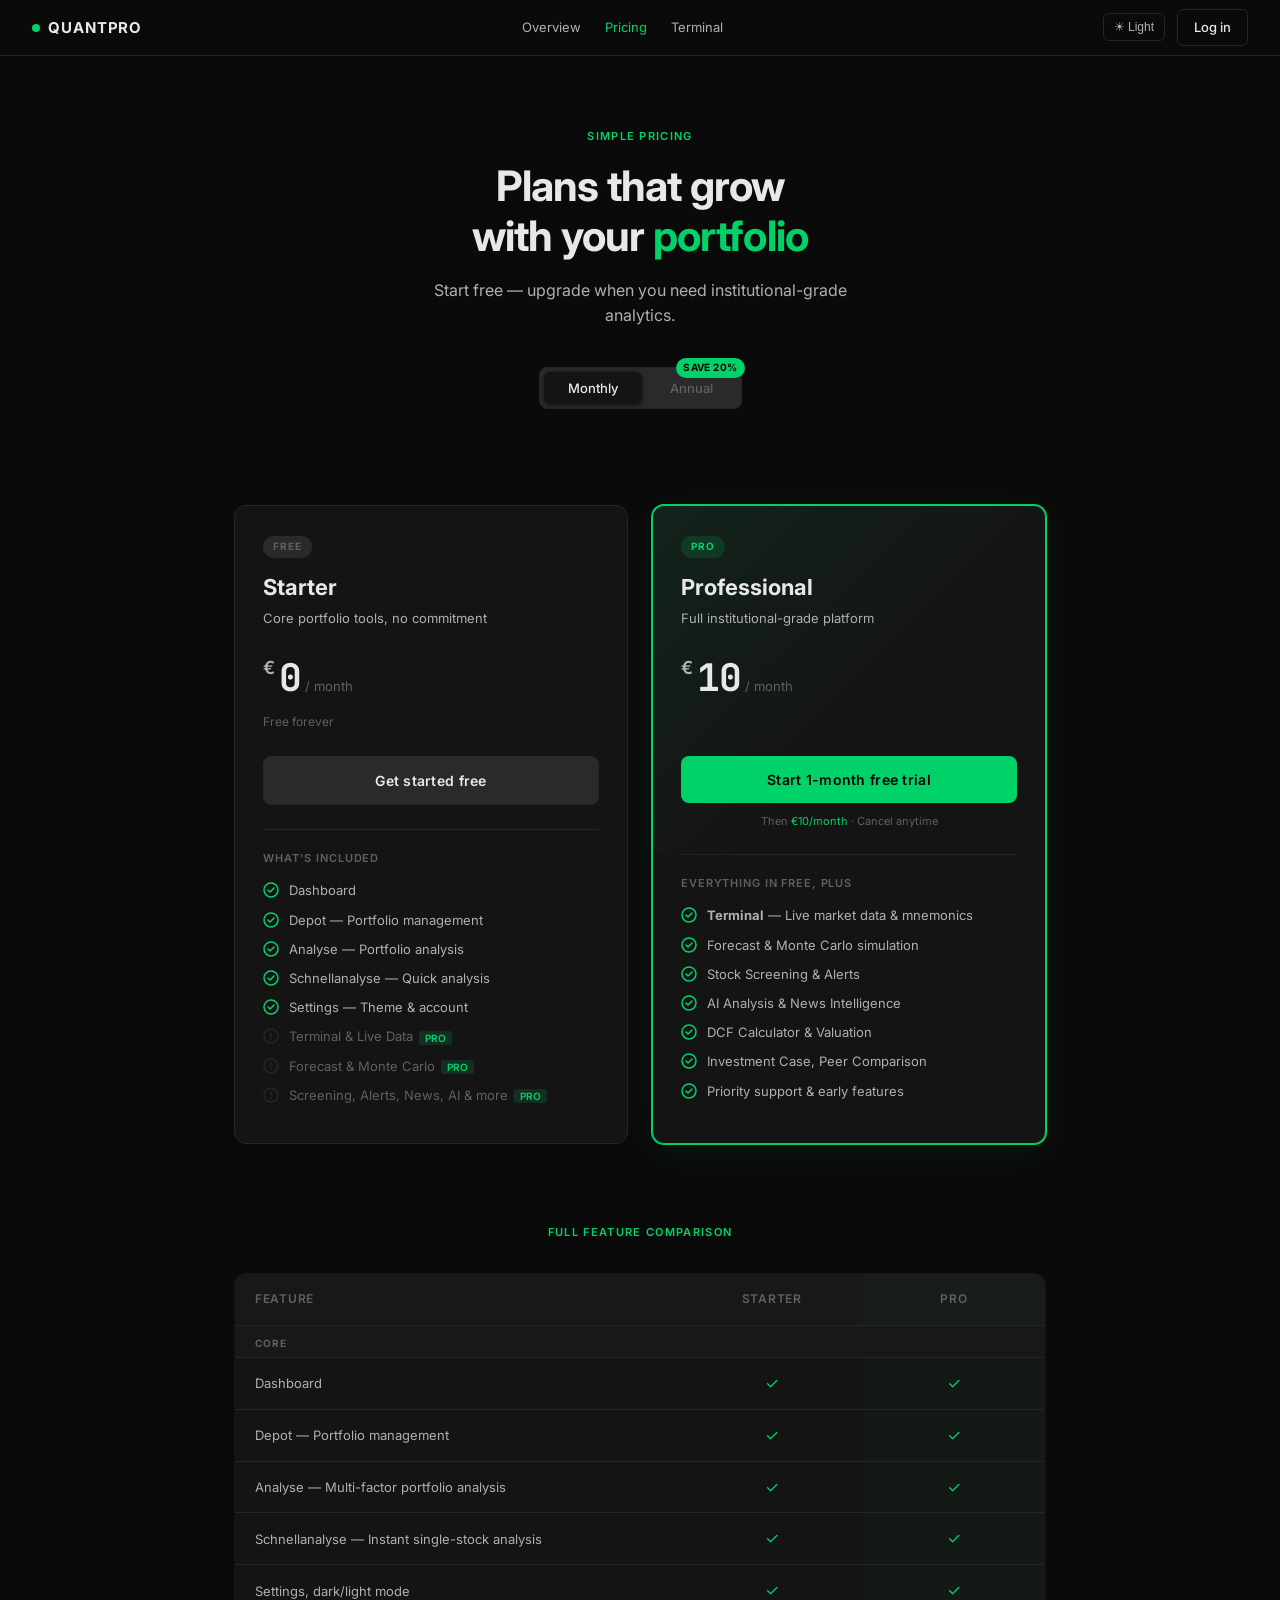
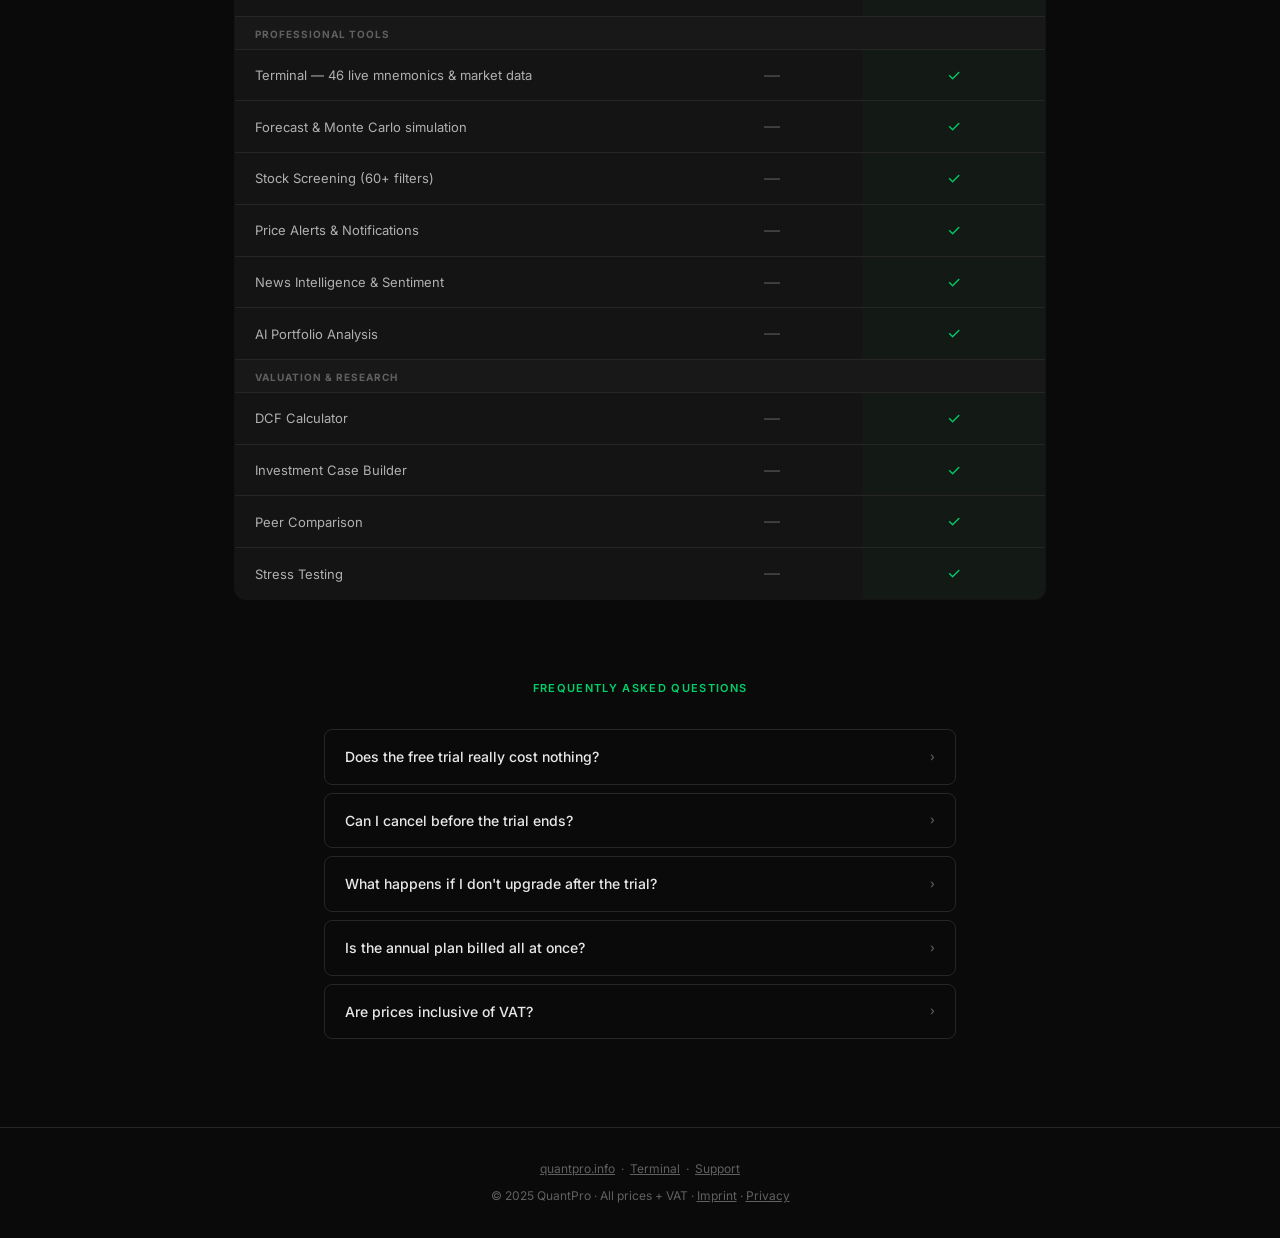
==== index.html @ afe54dd4 "Rename store_index.html to index.html" ====
<!DOCTYPE html>
<html lang="en">
<head>
<meta charset="UTF-8">
<meta name="viewport" content="width=device-width,initial-scale=1">
<title>QuantPro — Plans & Pricing</title>
<link href="https://fonts.googleapis.com/css2?family=Inter:wght@300;400;500;600;700&family=JetBrains+Mono:wght@400;500;600&display=swap" rel="stylesheet">
<style>
:root {
  --bg:      #0a0a0a;
  --bg2:     #111111;
  --bg3:     #181818;
  --card:    #141414;
  --border:  #262626;
  --green:   #00d26a;
  --green2:  #00ff87;
  --text:    #e8e8e8;
  --text2:   #b0b0b0;
  --dim:     #606060;
  --muted:   #2a2a2a;
  --shadow:  rgba(0,0,0,.6);
  --pro-glow: rgba(0,210,106,.08);
}
[data-theme="light"] {
  --bg:      #f8f9fa;
  --bg2:     #ffffff;
  --bg3:     #f0f2f4;
  --card:    #ffffff;
  --border:  #e0e4e8;
  --text:    #111111;
  --text2:   #444444;
  --dim:     #888888;
  --muted:   #e8eaed;
  --shadow:  rgba(0,0,0,.12);
  --pro-glow: rgba(0,210,106,.06);
}
*{margin:0;padding:0;box-sizing:border-box}
html{font-size:14px;scroll-behavior:smooth}
body{background:var(--bg);color:var(--text);font-family:'Inter',sans-serif;min-height:100vh;line-height:1.55;transition:background .25s,color .25s}
a{color:inherit;text-decoration:none}

/* NAV */
.nav{position:sticky;top:0;z-index:100;background:var(--bg);border-bottom:1px solid var(--border);display:flex;align-items:center;justify-content:space-between;padding:0 32px;height:56px;backdrop-filter:blur(12px)}
.nav-logo{display:flex;align-items:center;gap:8px;font-weight:700;font-size:15px;letter-spacing:.06em}
.nav-logo .dot{width:8px;height:8px;background:var(--green);border-radius:50%}
.nav-links{display:flex;align-items:center;gap:24px;font-size:13px;color:var(--text2)}
.nav-links a:hover{color:var(--text);transition:color .15s}
.nav-actions{display:flex;align-items:center;gap:12px}
.btn-theme{background:none;border:1px solid var(--border);color:var(--text2);padding:6px 10px;border-radius:6px;cursor:pointer;font-size:12px;transition:all .15s}
.btn-theme:hover{border-color:var(--green);color:var(--green)}
.btn-login{background:none;border:1px solid var(--border);color:var(--text);padding:7px 16px;border-radius:6px;font-size:13px;font-weight:500;transition:all .15s;cursor:pointer}
.btn-login:hover{border-color:var(--green);color:var(--green)}

/* HERO */
.hero{text-align:center;padding:72px 24px 48px}
.hero-eyebrow{font-size:11px;font-weight:600;letter-spacing:.12em;color:var(--green);text-transform:uppercase;margin-bottom:16px}
.hero h1{font-size:42px;font-weight:700;letter-spacing:-.02em;margin-bottom:16px;line-height:1.2}
.hero h1 span{color:var(--green)}
.hero p{font-size:16px;color:var(--text2);max-width:480px;margin:0 auto 40px}

/* BILLING TOGGLE */
.billing-toggle{display:inline-flex;align-items:center;background:var(--muted);border:1px solid var(--border);border-radius:8px;padding:4px;gap:4px;margin-bottom:48px;position:relative}
.toggle-btn{padding:8px 24px;border-radius:6px;border:none;background:none;color:var(--dim);font-size:13px;font-weight:500;cursor:pointer;transition:all .2s;font-family:'Inter',sans-serif}
.toggle-btn.active{background:var(--card);color:var(--text);box-shadow:0 1px 4px var(--shadow)}
.save-badge{position:absolute;top:-10px;right:-4px;background:var(--green);color:#000;font-size:10px;font-weight:700;padding:2px 7px;border-radius:10px;letter-spacing:.04em}

/* PLANS GRID */
.plans{display:grid;grid-template-columns:1fr 1fr;gap:24px;max-width:860px;margin:0 auto;padding:0 24px 80px}
@media(max-width:680px){.plans{grid-template-columns:1fr}}

.plan-card{background:var(--card);border:1px solid var(--border);border-radius:12px;overflow:hidden;display:flex;flex-direction:column;transition:border-color .2s,box-shadow .2s}
.plan-card.pro{border-color:var(--green);box-shadow:0 0 0 1px var(--green), 0 8px 40px var(--pro-glow)}
.plan-card.pro .plan-header{background:linear-gradient(135deg,rgba(0,210,106,.08) 0%,transparent 60%)}

.plan-header{padding:28px 28px 24px}
.plan-badge{display:inline-block;font-size:10px;font-weight:700;letter-spacing:.1em;text-transform:uppercase;padding:3px 10px;border-radius:20px;margin-bottom:12px}
.plan-badge.free-badge{background:var(--muted);color:var(--dim)}
.plan-badge.pro-badge{background:rgba(0,210,106,.15);color:var(--green)}
.plan-name{font-size:22px;font-weight:700;margin-bottom:4px}
.plan-desc{font-size:13px;color:var(--text2);margin-bottom:20px}
.plan-price{display:flex;align-items:baseline;gap:4px;margin-bottom:6px}
.plan-price .amount{font-size:38px;font-weight:700;font-family:'JetBrains Mono',monospace;letter-spacing:-.02em}
.plan-price .currency{font-size:18px;font-weight:600;color:var(--text2);align-self:flex-start;margin-top:6px}
.plan-price .period{font-size:13px;color:var(--dim)}
.plan-price-sub{font-size:12px;color:var(--dim);margin-bottom:24px;min-height:18px}
.plan-price-sub .annual-note{color:var(--green)}

.plan-cta{display:block;width:100%;padding:13px;border-radius:8px;font-size:14px;font-weight:600;text-align:center;cursor:pointer;transition:all .2s;font-family:'Inter',sans-serif;border:none;letter-spacing:.02em}
.cta-free{background:var(--muted);color:var(--text);border:1px solid var(--border)}
.cta-free:hover{border-color:var(--green);color:var(--green)}
.cta-pro{background:var(--green);color:#000}
.cta-pro:hover{background:var(--green2);transform:translateY(-1px);box-shadow:0 4px 16px rgba(0,210,106,.3)}
.trial-note{text-align:center;font-size:11px;color:var(--dim);margin-top:10px}
.trial-note span{color:var(--green)}

/* FEATURES */
.plan-features{padding:0 28px 28px;flex:1}
.features-divider{height:1px;background:var(--border);margin-bottom:20px}
.features-label{font-size:11px;font-weight:600;letter-spacing:.08em;text-transform:uppercase;color:var(--dim);margin-bottom:14px}
.feature-row{display:flex;align-items:flex-start;gap:10px;margin-bottom:11px;font-size:13px}
.feature-row .icon{width:16px;height:16px;flex-shrink:0;margin-top:1px}
.icon-check{color:var(--green)}
.icon-lock{color:var(--muted);filter:brightness(1.5)}
.feature-text{color:var(--text2);line-height:1.4}
.feature-text.locked{color:var(--dim)}
.feature-text .tag{font-size:10px;font-weight:600;padding:1px 6px;border-radius:3px;margin-left:6px;vertical-align:middle}
.tag-pro{background:rgba(0,210,106,.15);color:var(--green)}

/* COMPARISON TABLE */
.comparison{max-width:860px;margin:0 auto;padding:0 24px 80px}
.section-title{text-align:center;font-size:11px;font-weight:600;letter-spacing:.12em;text-transform:uppercase;color:var(--green);margin-bottom:32px}
.comp-table{width:100%;border-collapse:collapse;background:var(--card);border:1px solid var(--border);border-radius:12px;overflow:hidden}
.comp-table thead tr{background:var(--bg3);border-bottom:1px solid var(--border)}
.comp-table th{padding:16px 20px;text-align:left;font-size:12px;font-weight:600;letter-spacing:.06em;text-transform:uppercase;color:var(--dim)}
.comp-table th:not(:first-child){text-align:center}
.comp-table td{padding:13px 20px;border-bottom:1px solid var(--border);font-size:13px;color:var(--text2)}
.comp-table tr:last-child td{border-bottom:none}
.comp-table td:not(:first-child){text-align:center}
.comp-table tr:hover td{background:rgba(255,255,255,.02)}
.comp-check{color:var(--green);font-size:16px}
.comp-cross{color:var(--muted);filter:brightness(2);font-size:16px}
.comp-cat{padding:10px 20px 6px;background:var(--bg3);border-bottom:1px solid var(--border)}
.comp-cat td{font-size:10px;font-weight:700;letter-spacing:.1em;text-transform:uppercase;color:var(--dim);padding:10px 20px 6px}
.col-pro{background:rgba(0,210,106,.03)}

/* FAQ */
.faq{max-width:680px;margin:0 auto;padding:0 24px 80px}
.faq-title{text-align:center;font-size:11px;font-weight:600;letter-spacing:.12em;text-transform:uppercase;color:var(--green);margin-bottom:32px}
.faq-item{border:1px solid var(--border);border-radius:8px;margin-bottom:8px;overflow:hidden}
.faq-q{padding:16px 20px;font-size:14px;font-weight:500;cursor:pointer;display:flex;justify-content:space-between;align-items:center;transition:background .15s}
.faq-q:hover{background:var(--bg3)}
.faq-q .arrow{color:var(--dim);font-size:12px;transition:transform .2s}
.faq-item.open .faq-q .arrow{transform:rotate(90deg)}
.faq-a{font-size:13px;color:var(--text2);line-height:1.7;padding:0 20px;max-height:0;overflow:hidden;transition:max-height .25s ease,padding .25s}
.faq-item.open .faq-a{max-height:200px;padding:0 20px 16px}

/* FOOTER */
.footer{border-top:1px solid var(--border);padding:32px 24px;text-align:center;color:var(--dim);font-size:12px}
.footer a{color:var(--dim);text-decoration:underline}
.footer a:hover{color:var(--green)}

/* HIDDEN MONTHLY/ANNUAL */
.annual-hidden{display:none}
.annual .annual-hidden{display:inline}
.annual .monthly-only{display:none}
</style>
</head>
<body>

<nav class="nav">
  <a href="https://www.quantpro.info" class="nav-logo">
    <div class="dot"></div>QUANTPRO
  </a>
  <div class="nav-links">
    <a href="https://www.quantpro.info">Overview</a>
    <a href="https://quantpro.store" style="color:var(--green)">Pricing</a>
    <a href="https://www.quantpro.de/login">Terminal</a>
  </div>
  <div class="nav-actions">
    <button class="btn-theme" onclick="toggleTheme()" id="themeBtn">☀ Light</button>
    <a href="https://www.quantpro.de/login" class="btn-login">Log in</a>
  </div>
</nav>

<div class="hero">
  <div class="hero-eyebrow">Simple Pricing</div>
  <h1>Plans that grow<br>with your <span>portfolio</span></h1>
  <p>Start free — upgrade when you need institutional-grade analytics.</p>

  <div class="billing-toggle" id="billingToggle">
    <button class="toggle-btn active" id="btnMonthly" onclick="setBilling('monthly')">Monthly</button>
    <button class="toggle-btn" id="btnAnnual" onclick="setBilling('annual')">Annual</button>
    <span class="save-badge">SAVE 20%</span>
  </div>
</div>

<div class="plans" id="plansGrid">

  <!-- FREE -->
  <div class="plan-card">
    <div class="plan-header">
      <div class="plan-badge free-badge">Free</div>
      <div class="plan-name">Starter</div>
      <div class="plan-desc">Core portfolio tools, no commitment</div>
      <div class="plan-price">
        <span class="currency">€</span>
        <span class="amount">0</span>
        <span class="period">/ month</span>
      </div>
      <div class="plan-price-sub">Free forever</div>
      <a href="https://www.quantpro.de/register" class="plan-cta cta-free">Get started free</a>
    </div>
    <div class="plan-features">
      <div class="features-divider"></div>
      <div class="features-label">What's included</div>
      <div class="feature-row">
        <svg class="icon icon-check" viewBox="0 0 16 16" fill="none"><circle cx="8" cy="8" r="7" stroke="currentColor" stroke-width="1.5"/><path d="M5 8l2 2 4-4" stroke="currentColor" stroke-width="1.5" stroke-linecap="round" stroke-linejoin="round"/></svg>
        <span class="feature-text">Dashboard</span>
      </div>
      <div class="feature-row">
        <svg class="icon icon-check" viewBox="0 0 16 16" fill="none"><circle cx="8" cy="8" r="7" stroke="currentColor" stroke-width="1.5"/><path d="M5 8l2 2 4-4" stroke="currentColor" stroke-width="1.5" stroke-linecap="round" stroke-linejoin="round"/></svg>
        <span class="feature-text">Depot — Portfolio management</span>
      </div>
      <div class="feature-row">
        <svg class="icon icon-check" viewBox="0 0 16 16" fill="none"><circle cx="8" cy="8" r="7" stroke="currentColor" stroke-width="1.5"/><path d="M5 8l2 2 4-4" stroke="currentColor" stroke-width="1.5" stroke-linecap="round" stroke-linejoin="round"/></svg>
        <span class="feature-text">Analyse — Portfolio analysis</span>
      </div>
      <div class="feature-row">
        <svg class="icon icon-check" viewBox="0 0 16 16" fill="none"><circle cx="8" cy="8" r="7" stroke="currentColor" stroke-width="1.5"/><path d="M5 8l2 2 4-4" stroke="currentColor" stroke-width="1.5" stroke-linecap="round" stroke-linejoin="round"/></svg>
        <span class="feature-text">Schnellanalyse — Quick analysis</span>
      </div>
      <div class="feature-row">
        <svg class="icon icon-check" viewBox="0 0 16 16" fill="none"><circle cx="8" cy="8" r="7" stroke="currentColor" stroke-width="1.5"/><path d="M5 8l2 2 4-4" stroke="currentColor" stroke-width="1.5" stroke-linecap="round" stroke-linejoin="round"/></svg>
        <span class="feature-text">Settings — Theme &amp; account</span>
      </div>
      <div class="feature-row" style="margin-top:4px">
        <svg class="icon" viewBox="0 0 16 16" fill="none" style="color:var(--border)"><circle cx="8" cy="8" r="7" stroke="currentColor" stroke-width="1.5"/><path d="M8 5v3M8 11v.5" stroke="currentColor" stroke-width="1.5" stroke-linecap="round"/></svg>
        <span class="feature-text locked">Terminal &amp; Live Data<span class="tag tag-pro">PRO</span></span>
      </div>
      <div class="feature-row">
        <svg class="icon" viewBox="0 0 16 16" fill="none" style="color:var(--border)"><circle cx="8" cy="8" r="7" stroke="currentColor" stroke-width="1.5"/><path d="M8 5v3M8 11v.5" stroke="currentColor" stroke-width="1.5" stroke-linecap="round"/></svg>
        <span class="feature-text locked">Forecast &amp; Monte Carlo<span class="tag tag-pro">PRO</span></span>
      </div>
      <div class="feature-row">
        <svg class="icon" viewBox="0 0 16 16" fill="none" style="color:var(--border)"><circle cx="8" cy="8" r="7" stroke="currentColor" stroke-width="1.5"/><path d="M8 5v3M8 11v.5" stroke="currentColor" stroke-width="1.5" stroke-linecap="round"/></svg>
        <span class="feature-text locked">Screening, Alerts, News, AI &amp; more<span class="tag tag-pro">PRO</span></span>
      </div>
    </div>
  </div>

  <!-- PRO -->
  <div class="plan-card pro">
    <div class="plan-header">
      <div class="plan-badge pro-badge">Pro</div>
      <div class="plan-name">Professional</div>
      <div class="plan-desc">Full institutional-grade platform</div>
      <div class="plan-price">
        <span class="currency">€</span>
        <span class="amount" id="proPrice">10</span>
        <span class="period">/ month</span>
      </div>
      <div class="plan-price-sub" id="proPriceSub">&nbsp;</div>
      <a href="#" class="plan-cta cta-pro" id="proCtaBtn" onclick="startTrial(event)">Start 1-month free trial</a>
      <div class="trial-note">Then <span id="trialAfter">€10/month</span> · Cancel anytime</div>
    </div>
    <div class="plan-features">
      <div class="features-divider"></div>
      <div class="features-label">Everything in Free, plus</div>
      <div class="feature-row">
        <svg class="icon icon-check" viewBox="0 0 16 16" fill="none"><circle cx="8" cy="8" r="7" stroke="currentColor" stroke-width="1.5"/><path d="M5 8l2 2 4-4" stroke="currentColor" stroke-width="1.5" stroke-linecap="round" stroke-linejoin="round"/></svg>
        <span class="feature-text"><strong>Terminal</strong> — Live market data &amp; mnemonics</span>
      </div>
      <div class="feature-row">
        <svg class="icon icon-check" viewBox="0 0 16 16" fill="none"><circle cx="8" cy="8" r="7" stroke="currentColor" stroke-width="1.5"/><path d="M5 8l2 2 4-4" stroke="currentColor" stroke-width="1.5" stroke-linecap="round" stroke-linejoin="round"/></svg>
        <span class="feature-text">Forecast &amp; Monte Carlo simulation</span>
      </div>
      <div class="feature-row">
        <svg class="icon icon-check" viewBox="0 0 16 16" fill="none"><circle cx="8" cy="8" r="7" stroke="currentColor" stroke-width="1.5"/><path d="M5 8l2 2 4-4" stroke="currentColor" stroke-width="1.5" stroke-linecap="round" stroke-linejoin="round"/></svg>
        <span class="feature-text">Stock Screening &amp; Alerts</span>
      </div>
      <div class="feature-row">
        <svg class="icon icon-check" viewBox="0 0 16 16" fill="none"><circle cx="8" cy="8" r="7" stroke="currentColor" stroke-width="1.5"/><path d="M5 8l2 2 4-4" stroke="currentColor" stroke-width="1.5" stroke-linecap="round" stroke-linejoin="round"/></svg>
        <span class="feature-text">AI Analysis &amp; News Intelligence</span>
      </div>
      <div class="feature-row">
        <svg class="icon icon-check" viewBox="0 0 16 16" fill="none"><circle cx="8" cy="8" r="7" stroke="currentColor" stroke-width="1.5"/><path d="M5 8l2 2 4-4" stroke="currentColor" stroke-width="1.5" stroke-linecap="round" stroke-linejoin="round"/></svg>
        <span class="feature-text">DCF Calculator &amp; Valuation</span>
      </div>
      <div class="feature-row">
        <svg class="icon icon-check" viewBox="0 0 16 16" fill="none"><circle cx="8" cy="8" r="7" stroke="currentColor" stroke-width="1.5"/><path d="M5 8l2 2 4-4" stroke="currentColor" stroke-width="1.5" stroke-linecap="round" stroke-linejoin="round"/></svg>
        <span class="feature-text">Investment Case, Peer Comparison</span>
      </div>
      <div class="feature-row">
        <svg class="icon icon-check" viewBox="0 0 16 16" fill="none"><circle cx="8" cy="8" r="7" stroke="currentColor" stroke-width="1.5"/><path d="M5 8l2 2 4-4" stroke="currentColor" stroke-width="1.5" stroke-linecap="round" stroke-linejoin="round"/></svg>
        <span class="feature-text">Priority support &amp; early features</span>
      </div>
    </div>
  </div>

</div>

<!-- COMPARISON TABLE -->
<div class="comparison">
  <div class="section-title">Full Feature Comparison</div>
  <table class="comp-table">
    <thead>
      <tr>
        <th style="width:55%">Feature</th>
        <th style="width:22.5%">Starter</th>
        <th style="width:22.5%" class="col-pro">Pro</th>
      </tr>
    </thead>
    <tbody>
      <tr class="comp-cat"><td colspan="3">Core</td></tr>
      <tr><td>Dashboard</td><td><span class="comp-check">✓</span></td><td class="col-pro"><span class="comp-check">✓</span></td></tr>
      <tr><td>Depot — Portfolio management</td><td><span class="comp-check">✓</span></td><td class="col-pro"><span class="comp-check">✓</span></td></tr>
      <tr><td>Analyse — Multi-factor portfolio analysis</td><td><span class="comp-check">✓</span></td><td class="col-pro"><span class="comp-check">✓</span></td></tr>
      <tr><td>Schnellanalyse — Instant single-stock analysis</td><td><span class="comp-check">✓</span></td><td class="col-pro"><span class="comp-check">✓</span></td></tr>
      <tr><td>Settings, dark/light mode</td><td><span class="comp-check">✓</span></td><td class="col-pro"><span class="comp-check">✓</span></td></tr>
      <tr class="comp-cat"><td colspan="3">Professional Tools</td></tr>
      <tr><td>Terminal — 46 live mnemonics &amp; market data</td><td><span class="comp-cross">—</span></td><td class="col-pro"><span class="comp-check">✓</span></td></tr>
      <tr><td>Forecast &amp; Monte Carlo simulation</td><td><span class="comp-cross">—</span></td><td class="col-pro"><span class="comp-check">✓</span></td></tr>
      <tr><td>Stock Screening (60+ filters)</td><td><span class="comp-cross">—</span></td><td class="col-pro"><span class="comp-check">✓</span></td></tr>
      <tr><td>Price Alerts &amp; Notifications</td><td><span class="comp-cross">—</span></td><td class="col-pro"><span class="comp-check">✓</span></td></tr>
      <tr><td>News Intelligence &amp; Sentiment</td><td><span class="comp-cross">—</span></td><td class="col-pro"><span class="comp-check">✓</span></td></tr>
      <tr><td>AI Portfolio Analysis</td><td><span class="comp-cross">—</span></td><td class="col-pro"><span class="comp-check">✓</span></td></tr>
      <tr class="comp-cat"><td colspan="3">Valuation &amp; Research</td></tr>
      <tr><td>DCF Calculator</td><td><span class="comp-cross">—</span></td><td class="col-pro"><span class="comp-check">✓</span></td></tr>
      <tr><td>Investment Case Builder</td><td><span class="comp-cross">—</span></td><td class="col-pro"><span class="comp-check">✓</span></td></tr>
      <tr><td>Peer Comparison</td><td><span class="comp-cross">—</span></td><td class="col-pro"><span class="comp-check">✓</span></td></tr>
      <tr><td>Stress Testing</td><td><span class="comp-cross">—</span></td><td class="col-pro"><span class="comp-check">✓</span></td></tr>
    </tbody>
  </table>
</div>

<!-- FAQ -->
<div class="faq">
  <div class="faq-title">Frequently Asked Questions</div>

  <div class="faq-item">
    <div class="faq-q" onclick="toggleFaq(this)">Does the free trial really cost nothing? <span class="arrow">›</span></div>
    <div class="faq-a">Yes. Your first month of Pro is completely free. We require a credit card to start your trial so renewal is seamless — you won't be charged until the trial ends.</div>
  </div>
  <div class="faq-item">
    <div class="faq-q" onclick="toggleFaq(this)">Can I cancel before the trial ends? <span class="arrow">›</span></div>
    <div class="faq-a">Absolutely. Cancel any time during the trial and you won't be charged. Your Pro access continues until the trial period is over.</div>
  </div>
  <div class="faq-item">
    <div class="faq-q" onclick="toggleFaq(this)">What happens if I don't upgrade after the trial? <span class="arrow">›</span></div>
    <div class="faq-a">Your account automatically downgrades to the free Starter plan. You keep full access to Dashboard, Depot, Analyse, Schnellanalyse, and Settings.</div>
  </div>
  <div class="faq-item">
    <div class="faq-q" onclick="toggleFaq(this)">Is the annual plan billed all at once? <span class="arrow">›</span></div>
    <div class="faq-a">Yes — the annual plan (€96/year) is billed once upfront and saves you 20% compared to monthly billing.</div>
  </div>
  <div class="faq-item">
    <div class="faq-q" onclick="toggleFaq(this)">Are prices inclusive of VAT? <span class="arrow">›</span></div>
    <div class="faq-a">Prices shown are exclusive of VAT. German customers will see 19% VAT added at checkout.</div>
  </div>
</div>

<footer class="footer">
  <p style="margin-bottom:8px">
    <a href="https://www.quantpro.info">quantpro.info</a> &nbsp;·&nbsp;
    <a href="https://www.quantpro.de/login">Terminal</a> &nbsp;·&nbsp;
    <a href="mailto:support@quantpro.de">Support</a>
  </p>
  <p>© 2025 QuantPro · All prices + VAT · <a href="#">Imprint</a> · <a href="#">Privacy</a></p>
</footer>

<script>
// Theme
const saved = localStorage.getItem('qp_store_theme') || 'dark';
document.documentElement.setAttribute('data-theme', saved);
document.getElementById('themeBtn').textContent = saved === 'dark' ? '☀ Light' : '◑ Dark';

function toggleTheme() {
  const cur = document.documentElement.getAttribute('data-theme');
  const next = cur === 'dark' ? 'light' : 'dark';
  document.documentElement.setAttribute('data-theme', next);
  localStorage.setItem('qp_store_theme', next);
  document.getElementById('themeBtn').textContent = next === 'dark' ? '☀ Light' : '◑ Dark';
}

// Billing toggle
let billing = 'monthly';
function setBilling(type) {
  billing = type;
  document.getElementById('btnMonthly').classList.toggle('active', type === 'monthly');
  document.getElementById('btnAnnual').classList.toggle('active', type === 'annual');
  if (type === 'annual') {
    document.getElementById('proPrice').textContent = '8';
    document.getElementById('proPriceSub').innerHTML = '<span class="annual-note">€96 billed annually · save €24/year</span>';
    document.getElementById('trialAfter').textContent = '€96/year (annual)';
  } else {
    document.getElementById('proPrice').textContent = '10';
    document.getElementById('proPriceSub').innerHTML = '&nbsp;';
    document.getElementById('trialAfter').textContent = '€10/month';
  }
}

// Trial CTA — replace href with Stripe Checkout URL once configured
function startTrial(e) {
  e.preventDefault();
  // STRIPE_MONTHLY_URL and STRIPE_ANNUAL_URL will be filled in after Stripe setup
  const urls = {
    monthly: 'https://buy.stripe.com/28EcN5dIF4QigWr05vfjG00',
    annual:  'https://buy.stripe.com/bJeaEXfQN96y7lR8C1fjG01',
  };
  const url = urls[billing];
  if (url.startsWith('STRIPE')) {
    alert('Payment setup coming soon — check back shortly!');
    return;
  }
  window.location.href = url;
}

// FAQ accordion
function toggleFaq(el) {
  el.parentElement.classList.toggle('open');
}
</script>
</body>
</html>
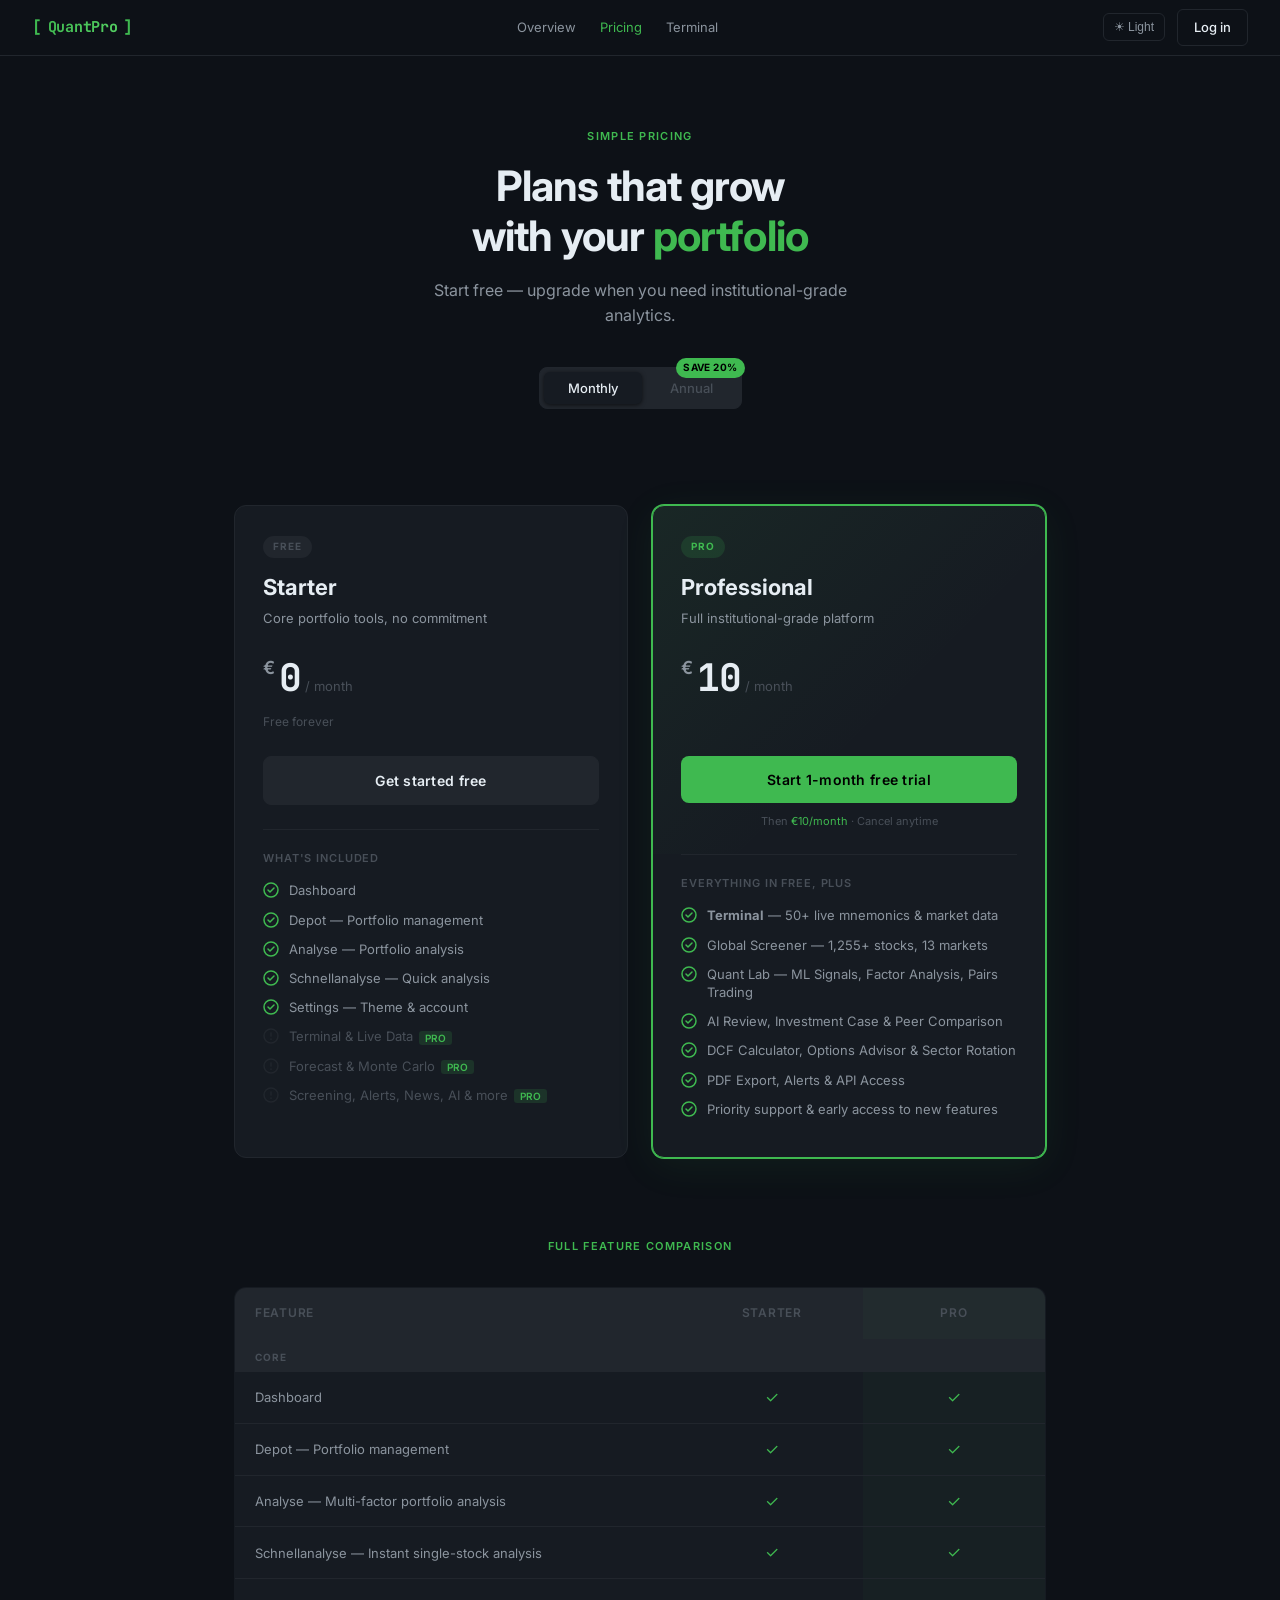
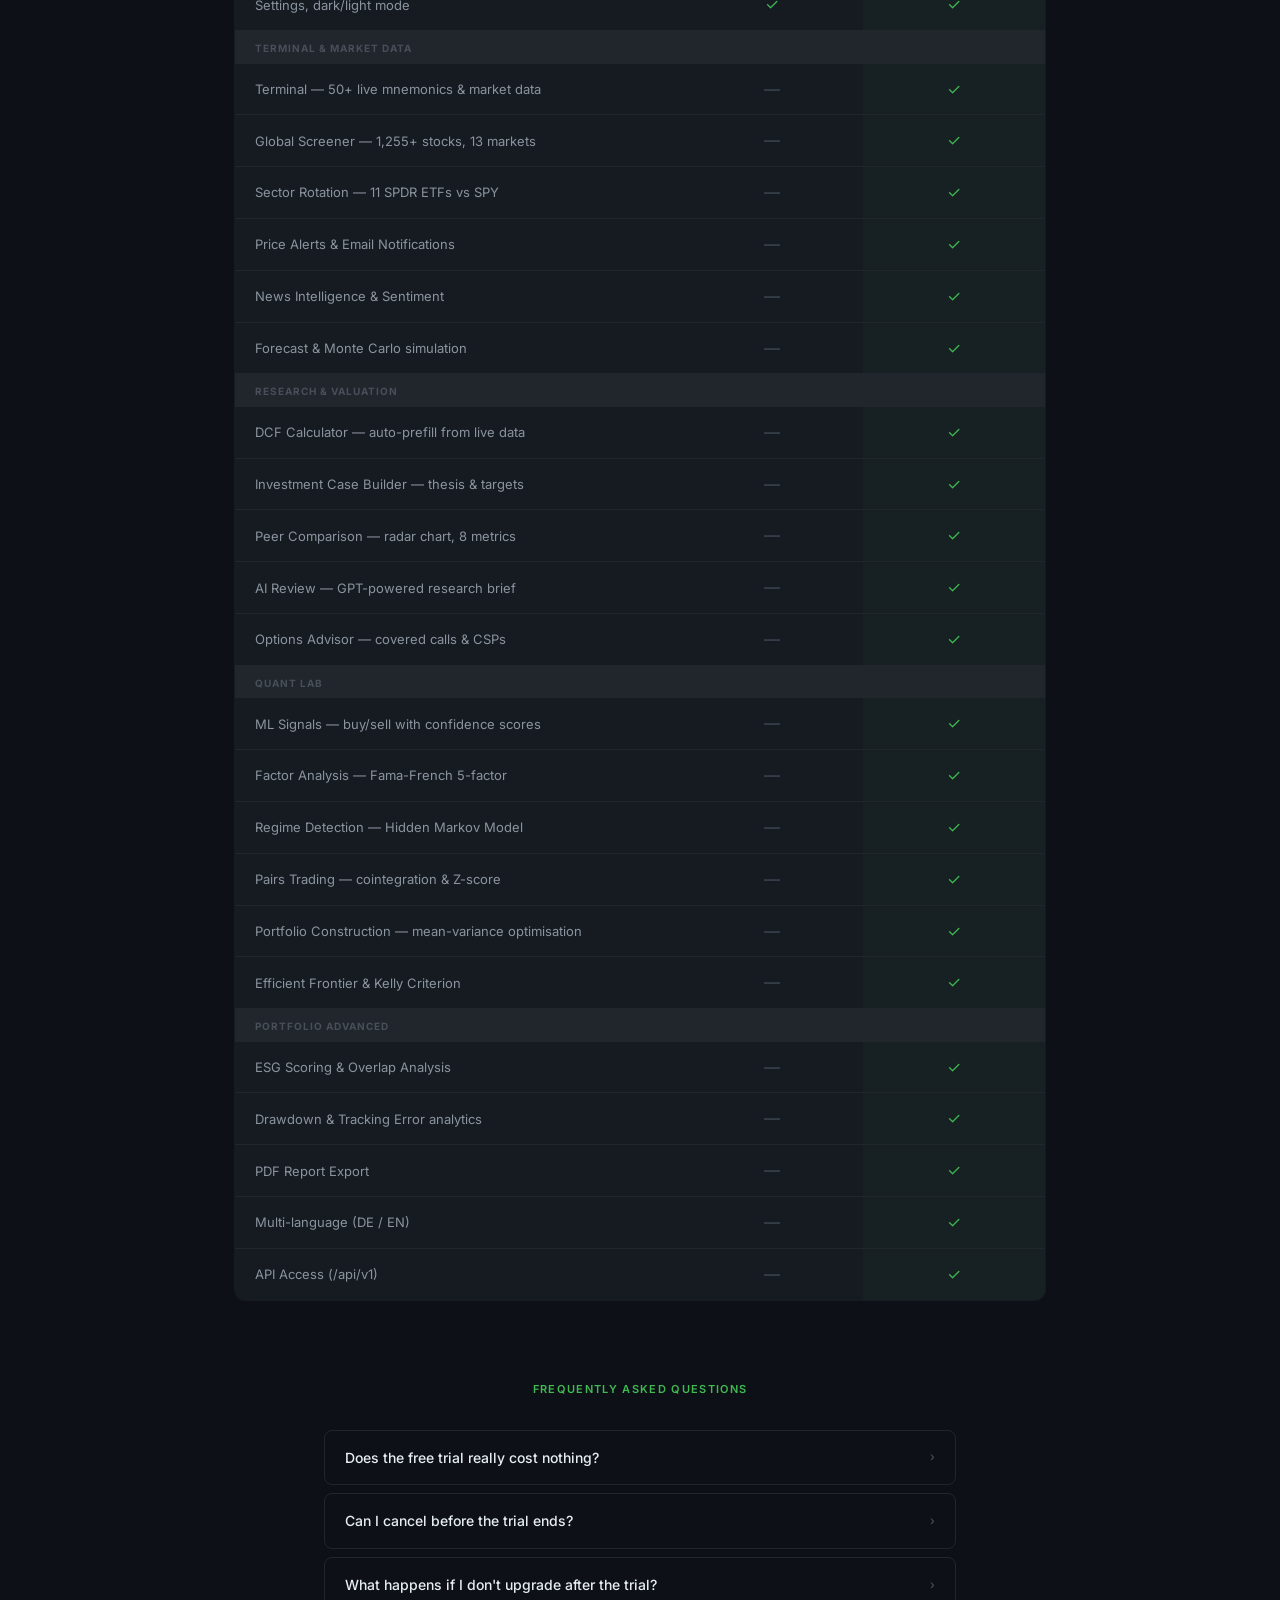
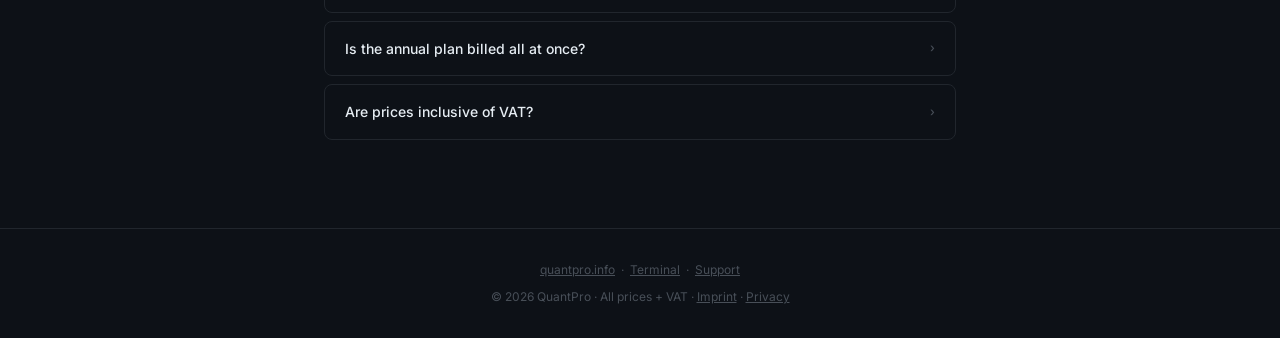
==== commit 0a345b5c: "Update index.html" ====
--- a/index.html
+++ b/index.html
@@ -4,35 +4,36 @@
 <meta charset="UTF-8">
 <meta name="viewport" content="width=device-width,initial-scale=1">
 <title>QuantPro — Plans & Pricing</title>
-<link href="https://fonts.googleapis.com/css2?family=Inter:wght@300;400;500;600;700&family=JetBrains+Mono:wght@400;500;600&display=swap" rel="stylesheet">
+<link rel="preconnect" href="https://fonts.googleapis.com">
+<link href="https://fonts.googleapis.com/css2?family=Inter:wght@300;400;500;600;700;800;900&family=JetBrains+Mono:wght@400;500;600;700&display=swap" rel="stylesheet">
 <style>
 :root {
-  --bg:      #0a0a0a;
-  --bg2:     #111111;
-  --bg3:     #181818;
-  --card:    #141414;
-  --border:  #262626;
-  --green:   #00d26a;
-  --green2:  #00ff87;
-  --text:    #e8e8e8;
-  --text2:   #b0b0b0;
-  --dim:     #606060;
-  --muted:   #2a2a2a;
+  --bg:      #0D1117;
+  --bg2:     #161B22;
+  --bg3:     #21262D;
+  --card:    #161B22;
+  --border:  #21262D;
+  --green:   #3FB950;
+  --green2:  #56D364;
+  --text:    #E6EDF3;
+  --text2:   #8B949E;
+  --dim:     #484F58;
+  --muted:   #21262D;
   --shadow:  rgba(0,0,0,.6);
-  --pro-glow: rgba(0,210,106,.08);
+  --pro-glow: rgba(63,185,80,.08);
 }
 [data-theme="light"] {
-  --bg:      #f8f9fa;
-  --bg2:     #ffffff;
+  --bg:      #FFFFFF;
+  --bg2:     #F6F8FA;
   --bg3:     #f0f2f4;
-  --card:    #ffffff;
-  --border:  #e0e4e8;
-  --text:    #111111;
-  --text2:   #444444;
-  --dim:     #888888;
-  --muted:   #e8eaed;
+  --card:    #FFFFFF;
+  --border:  #D0D7DE;
+  --text:    #1F2328;
+  --text2:   #656D76;
+  --dim:     #6E7781;
+  --muted:   #F0F2F4;
   --shadow:  rgba(0,0,0,.12);
-  --pro-glow: rgba(0,210,106,.06);
+  --pro-glow: rgba(63,185,80,.06);
 }
 *{margin:0;padding:0;box-sizing:border-box}
 html{font-size:14px;scroll-behavior:smooth}
@@ -41,8 +42,9 @@
 
 /* NAV */
 .nav{position:sticky;top:0;z-index:100;background:var(--bg);border-bottom:1px solid var(--border);display:flex;align-items:center;justify-content:space-between;padding:0 32px;height:56px;backdrop-filter:blur(12px)}
-.nav-logo{display:flex;align-items:center;gap:8px;font-weight:700;font-size:15px;letter-spacing:.06em}
-.nav-logo .dot{width:8px;height:8px;background:var(--green);border-radius:50%}
+.nav-logo{display:flex;align-items:center;gap:6px;font-family:'JetBrains Mono',monospace;font-weight:700;font-size:15px;letter-spacing:-.02em;text-decoration:none}
+.nav-logo .bracket{color:var(--green);font-size:1.1em}
+.nav-logo .logo-text{background:linear-gradient(135deg,var(--green),#56D364);-webkit-background-clip:text;-webkit-text-fill-color:transparent;background-clip:text}
 .nav-links{display:flex;align-items:center;gap:24px;font-size:13px;color:var(--text2)}
 .nav-links a:hover{color:var(--text);transition:color .15s}
 .nav-actions{display:flex;align-items:center;gap:12px}
@@ -70,12 +72,12 @@
 
 .plan-card{background:var(--card);border:1px solid var(--border);border-radius:12px;overflow:hidden;display:flex;flex-direction:column;transition:border-color .2s,box-shadow .2s}
 .plan-card.pro{border-color:var(--green);box-shadow:0 0 0 1px var(--green), 0 8px 40px var(--pro-glow)}
-.plan-card.pro .plan-header{background:linear-gradient(135deg,rgba(0,210,106,.08) 0%,transparent 60%)}
+.plan-card.pro .plan-header{background:linear-gradient(135deg,rgba(63,185,80,.08) 0%,transparent 60%)}
 
 .plan-header{padding:28px 28px 24px}
 .plan-badge{display:inline-block;font-size:10px;font-weight:700;letter-spacing:.1em;text-transform:uppercase;padding:3px 10px;border-radius:20px;margin-bottom:12px}
 .plan-badge.free-badge{background:var(--muted);color:var(--dim)}
-.plan-badge.pro-badge{background:rgba(0,210,106,.15);color:var(--green)}
+.plan-badge.pro-badge{background:rgba(63,185,80,.15);color:var(--green)}
 .plan-name{font-size:22px;font-weight:700;margin-bottom:4px}
 .plan-desc{font-size:13px;color:var(--text2);margin-bottom:20px}
 .plan-price{display:flex;align-items:baseline;gap:4px;margin-bottom:6px}
@@ -89,7 +91,7 @@
 .cta-free{background:var(--muted);color:var(--text);border:1px solid var(--border)}
 .cta-free:hover{border-color:var(--green);color:var(--green)}
 .cta-pro{background:var(--green);color:#000}
-.cta-pro:hover{background:var(--green2);transform:translateY(-1px);box-shadow:0 4px 16px rgba(0,210,106,.3)}
+.cta-pro:hover{background:var(--green2);transform:translateY(-1px);box-shadow:0 4px 16px rgba(63,185,80,.3)}
 .trial-note{text-align:center;font-size:11px;color:var(--dim);margin-top:10px}
 .trial-note span{color:var(--green)}
 
@@ -104,7 +106,7 @@
 .feature-text{color:var(--text2);line-height:1.4}
 .feature-text.locked{color:var(--dim)}
 .feature-text .tag{font-size:10px;font-weight:600;padding:1px 6px;border-radius:3px;margin-left:6px;vertical-align:middle}
-.tag-pro{background:rgba(0,210,106,.15);color:var(--green)}
+.tag-pro{background:rgba(63,185,80,.15);color:var(--green)}
 
 /* COMPARISON TABLE */
 .comparison{max-width:860px;margin:0 auto;padding:0 24px 80px}
@@ -121,7 +123,7 @@
 .comp-cross{color:var(--muted);filter:brightness(2);font-size:16px}
 .comp-cat{padding:10px 20px 6px;background:var(--bg3);border-bottom:1px solid var(--border)}
 .comp-cat td{font-size:10px;font-weight:700;letter-spacing:.1em;text-transform:uppercase;color:var(--dim);padding:10px 20px 6px}
-.col-pro{background:rgba(0,210,106,.03)}
+.col-pro{background:rgba(63,185,80,.03)}
 
 /* FAQ */
 .faq{max-width:680px;margin:0 auto;padding:0 24px 80px}
@@ -149,7 +151,7 @@
 
 <nav class="nav">
   <a href="https://www.quantpro.info" class="nav-logo">
-    <div class="dot"></div>QUANTPRO
+    <span class="bracket">[</span><span class="logo-text">QuantPro</span><span class="bracket">]</span>
   </a>
   <div class="nav-links">
     <a href="https://www.quantpro.info">Overview</a>
@@ -248,31 +250,31 @@
       <div class="features-label">Everything in Free, plus</div>
       <div class="feature-row">
         <svg class="icon icon-check" viewBox="0 0 16 16" fill="none"><circle cx="8" cy="8" r="7" stroke="currentColor" stroke-width="1.5"/><path d="M5 8l2 2 4-4" stroke="currentColor" stroke-width="1.5" stroke-linecap="round" stroke-linejoin="round"/></svg>
-        <span class="feature-text"><strong>Terminal</strong> — Live market data &amp; mnemonics</span>
-      </div>
-      <div class="feature-row">
-        <svg class="icon icon-check" viewBox="0 0 16 16" fill="none"><circle cx="8" cy="8" r="7" stroke="currentColor" stroke-width="1.5"/><path d="M5 8l2 2 4-4" stroke="currentColor" stroke-width="1.5" stroke-linecap="round" stroke-linejoin="round"/></svg>
-        <span class="feature-text">Forecast &amp; Monte Carlo simulation</span>
-      </div>
-      <div class="feature-row">
-        <svg class="icon icon-check" viewBox="0 0 16 16" fill="none"><circle cx="8" cy="8" r="7" stroke="currentColor" stroke-width="1.5"/><path d="M5 8l2 2 4-4" stroke="currentColor" stroke-width="1.5" stroke-linecap="round" stroke-linejoin="round"/></svg>
-        <span class="feature-text">Stock Screening &amp; Alerts</span>
-      </div>
-      <div class="feature-row">
-        <svg class="icon icon-check" viewBox="0 0 16 16" fill="none"><circle cx="8" cy="8" r="7" stroke="currentColor" stroke-width="1.5"/><path d="M5 8l2 2 4-4" stroke="currentColor" stroke-width="1.5" stroke-linecap="round" stroke-linejoin="round"/></svg>
-        <span class="feature-text">AI Analysis &amp; News Intelligence</span>
-      </div>
-      <div class="feature-row">
-        <svg class="icon icon-check" viewBox="0 0 16 16" fill="none"><circle cx="8" cy="8" r="7" stroke="currentColor" stroke-width="1.5"/><path d="M5 8l2 2 4-4" stroke="currentColor" stroke-width="1.5" stroke-linecap="round" stroke-linejoin="round"/></svg>
-        <span class="feature-text">DCF Calculator &amp; Valuation</span>
-      </div>
-      <div class="feature-row">
-        <svg class="icon icon-check" viewBox="0 0 16 16" fill="none"><circle cx="8" cy="8" r="7" stroke="currentColor" stroke-width="1.5"/><path d="M5 8l2 2 4-4" stroke="currentColor" stroke-width="1.5" stroke-linecap="round" stroke-linejoin="round"/></svg>
-        <span class="feature-text">Investment Case, Peer Comparison</span>
-      </div>
-      <div class="feature-row">
-        <svg class="icon icon-check" viewBox="0 0 16 16" fill="none"><circle cx="8" cy="8" r="7" stroke="currentColor" stroke-width="1.5"/><path d="M5 8l2 2 4-4" stroke="currentColor" stroke-width="1.5" stroke-linecap="round" stroke-linejoin="round"/></svg>
-        <span class="feature-text">Priority support &amp; early features</span>
+        <span class="feature-text"><strong>Terminal</strong> — 50+ live mnemonics &amp; market data</span>
+      </div>
+      <div class="feature-row">
+        <svg class="icon icon-check" viewBox="0 0 16 16" fill="none"><circle cx="8" cy="8" r="7" stroke="currentColor" stroke-width="1.5"/><path d="M5 8l2 2 4-4" stroke="currentColor" stroke-width="1.5" stroke-linecap="round" stroke-linejoin="round"/></svg>
+        <span class="feature-text">Global Screener — 1,255+ stocks, 13 markets</span>
+      </div>
+      <div class="feature-row">
+        <svg class="icon icon-check" viewBox="0 0 16 16" fill="none"><circle cx="8" cy="8" r="7" stroke="currentColor" stroke-width="1.5"/><path d="M5 8l2 2 4-4" stroke="currentColor" stroke-width="1.5" stroke-linecap="round" stroke-linejoin="round"/></svg>
+        <span class="feature-text">Quant Lab — ML Signals, Factor Analysis, Pairs Trading</span>
+      </div>
+      <div class="feature-row">
+        <svg class="icon icon-check" viewBox="0 0 16 16" fill="none"><circle cx="8" cy="8" r="7" stroke="currentColor" stroke-width="1.5"/><path d="M5 8l2 2 4-4" stroke="currentColor" stroke-width="1.5" stroke-linecap="round" stroke-linejoin="round"/></svg>
+        <span class="feature-text">AI Review, Investment Case &amp; Peer Comparison</span>
+      </div>
+      <div class="feature-row">
+        <svg class="icon icon-check" viewBox="0 0 16 16" fill="none"><circle cx="8" cy="8" r="7" stroke="currentColor" stroke-width="1.5"/><path d="M5 8l2 2 4-4" stroke="currentColor" stroke-width="1.5" stroke-linecap="round" stroke-linejoin="round"/></svg>
+        <span class="feature-text">DCF Calculator, Options Advisor &amp; Sector Rotation</span>
+      </div>
+      <div class="feature-row">
+        <svg class="icon icon-check" viewBox="0 0 16 16" fill="none"><circle cx="8" cy="8" r="7" stroke="currentColor" stroke-width="1.5"/><path d="M5 8l2 2 4-4" stroke="currentColor" stroke-width="1.5" stroke-linecap="round" stroke-linejoin="round"/></svg>
+        <span class="feature-text">PDF Export, Alerts &amp; API Access</span>
+      </div>
+      <div class="feature-row">
+        <svg class="icon icon-check" viewBox="0 0 16 16" fill="none"><circle cx="8" cy="8" r="7" stroke="currentColor" stroke-width="1.5"/><path d="M5 8l2 2 4-4" stroke="currentColor" stroke-width="1.5" stroke-linecap="round" stroke-linejoin="round"/></svg>
+        <span class="feature-text">Priority support &amp; early access to new features</span>
       </div>
     </div>
   </div>
@@ -297,18 +299,32 @@
       <tr><td>Analyse — Multi-factor portfolio analysis</td><td><span class="comp-check">✓</span></td><td class="col-pro"><span class="comp-check">✓</span></td></tr>
       <tr><td>Schnellanalyse — Instant single-stock analysis</td><td><span class="comp-check">✓</span></td><td class="col-pro"><span class="comp-check">✓</span></td></tr>
       <tr><td>Settings, dark/light mode</td><td><span class="comp-check">✓</span></td><td class="col-pro"><span class="comp-check">✓</span></td></tr>
-      <tr class="comp-cat"><td colspan="3">Professional Tools</td></tr>
-      <tr><td>Terminal — 46 live mnemonics &amp; market data</td><td><span class="comp-cross">—</span></td><td class="col-pro"><span class="comp-check">✓</span></td></tr>
+      <tr class="comp-cat"><td colspan="3">Terminal &amp; Market Data</td></tr>
+      <tr><td>Terminal — 50+ live mnemonics &amp; market data</td><td><span class="comp-cross">—</span></td><td class="col-pro"><span class="comp-check">✓</span></td></tr>
+      <tr><td>Global Screener — 1,255+ stocks, 13 markets</td><td><span class="comp-cross">—</span></td><td class="col-pro"><span class="comp-check">✓</span></td></tr>
+      <tr><td>Sector Rotation — 11 SPDR ETFs vs SPY</td><td><span class="comp-cross">—</span></td><td class="col-pro"><span class="comp-check">✓</span></td></tr>
+      <tr><td>Price Alerts &amp; Email Notifications</td><td><span class="comp-cross">—</span></td><td class="col-pro"><span class="comp-check">✓</span></td></tr>
+      <tr><td>News Intelligence &amp; Sentiment</td><td><span class="comp-cross">—</span></td><td class="col-pro"><span class="comp-check">✓</span></td></tr>
       <tr><td>Forecast &amp; Monte Carlo simulation</td><td><span class="comp-cross">—</span></td><td class="col-pro"><span class="comp-check">✓</span></td></tr>
-      <tr><td>Stock Screening (60+ filters)</td><td><span class="comp-cross">—</span></td><td class="col-pro"><span class="comp-check">✓</span></td></tr>
-      <tr><td>Price Alerts &amp; Notifications</td><td><span class="comp-cross">—</span></td><td class="col-pro"><span class="comp-check">✓</span></td></tr>
-      <tr><td>News Intelligence &amp; Sentiment</td><td><span class="comp-cross">—</span></td><td class="col-pro"><span class="comp-check">✓</span></td></tr>
-      <tr><td>AI Portfolio Analysis</td><td><span class="comp-cross">—</span></td><td class="col-pro"><span class="comp-check">✓</span></td></tr>
-      <tr class="comp-cat"><td colspan="3">Valuation &amp; Research</td></tr>
-      <tr><td>DCF Calculator</td><td><span class="comp-cross">—</span></td><td class="col-pro"><span class="comp-check">✓</span></td></tr>
-      <tr><td>Investment Case Builder</td><td><span class="comp-cross">—</span></td><td class="col-pro"><span class="comp-check">✓</span></td></tr>
-      <tr><td>Peer Comparison</td><td><span class="comp-cross">—</span></td><td class="col-pro"><span class="comp-check">✓</span></td></tr>
-      <tr><td>Stress Testing</td><td><span class="comp-cross">—</span></td><td class="col-pro"><span class="comp-check">✓</span></td></tr>
+      <tr class="comp-cat"><td colspan="3">Research &amp; Valuation</td></tr>
+      <tr><td>DCF Calculator — auto-prefill from live data</td><td><span class="comp-cross">—</span></td><td class="col-pro"><span class="comp-check">✓</span></td></tr>
+      <tr><td>Investment Case Builder — thesis &amp; targets</td><td><span class="comp-cross">—</span></td><td class="col-pro"><span class="comp-check">✓</span></td></tr>
+      <tr><td>Peer Comparison — radar chart, 8 metrics</td><td><span class="comp-cross">—</span></td><td class="col-pro"><span class="comp-check">✓</span></td></tr>
+      <tr><td>AI Review — GPT-powered research brief</td><td><span class="comp-cross">—</span></td><td class="col-pro"><span class="comp-check">✓</span></td></tr>
+      <tr><td>Options Advisor — covered calls &amp; CSPs</td><td><span class="comp-cross">—</span></td><td class="col-pro"><span class="comp-check">✓</span></td></tr>
+      <tr class="comp-cat"><td colspan="3">Quant Lab</td></tr>
+      <tr><td>ML Signals — buy/sell with confidence scores</td><td><span class="comp-cross">—</span></td><td class="col-pro"><span class="comp-check">✓</span></td></tr>
+      <tr><td>Factor Analysis — Fama-French 5-factor</td><td><span class="comp-cross">—</span></td><td class="col-pro"><span class="comp-check">✓</span></td></tr>
+      <tr><td>Regime Detection — Hidden Markov Model</td><td><span class="comp-cross">—</span></td><td class="col-pro"><span class="comp-check">✓</span></td></tr>
+      <tr><td>Pairs Trading — cointegration &amp; Z-score</td><td><span class="comp-cross">—</span></td><td class="col-pro"><span class="comp-check">✓</span></td></tr>
+      <tr><td>Portfolio Construction — mean-variance optimisation</td><td><span class="comp-cross">—</span></td><td class="col-pro"><span class="comp-check">✓</span></td></tr>
+      <tr><td>Efficient Frontier &amp; Kelly Criterion</td><td><span class="comp-cross">—</span></td><td class="col-pro"><span class="comp-check">✓</span></td></tr>
+      <tr class="comp-cat"><td colspan="3">Portfolio Advanced</td></tr>
+      <tr><td>ESG Scoring &amp; Overlap Analysis</td><td><span class="comp-cross">—</span></td><td class="col-pro"><span class="comp-check">✓</span></td></tr>
+      <tr><td>Drawdown &amp; Tracking Error analytics</td><td><span class="comp-cross">—</span></td><td class="col-pro"><span class="comp-check">✓</span></td></tr>
+      <tr><td>PDF Report Export</td><td><span class="comp-cross">—</span></td><td class="col-pro"><span class="comp-check">✓</span></td></tr>
+      <tr><td>Multi-language (DE / EN)</td><td><span class="comp-cross">—</span></td><td class="col-pro"><span class="comp-check">✓</span></td></tr>
+      <tr><td>API Access (/api/v1)</td><td><span class="comp-cross">—</span></td><td class="col-pro"><span class="comp-check">✓</span></td></tr>
     </tbody>
   </table>
 </div>
@@ -345,7 +361,7 @@
     <a href="https://www.quantpro.de/login">Terminal</a> &nbsp;·&nbsp;
     <a href="mailto:support@quantpro.de">Support</a>
   </p>
-  <p>© 2025 QuantPro · All prices + VAT · <a href="#">Imprint</a> · <a href="#">Privacy</a></p>
+  <p>© 2026 QuantPro · All prices + VAT · <a href="#">Imprint</a> · <a href="#">Privacy</a></p>
 </footer>
 
 <script>
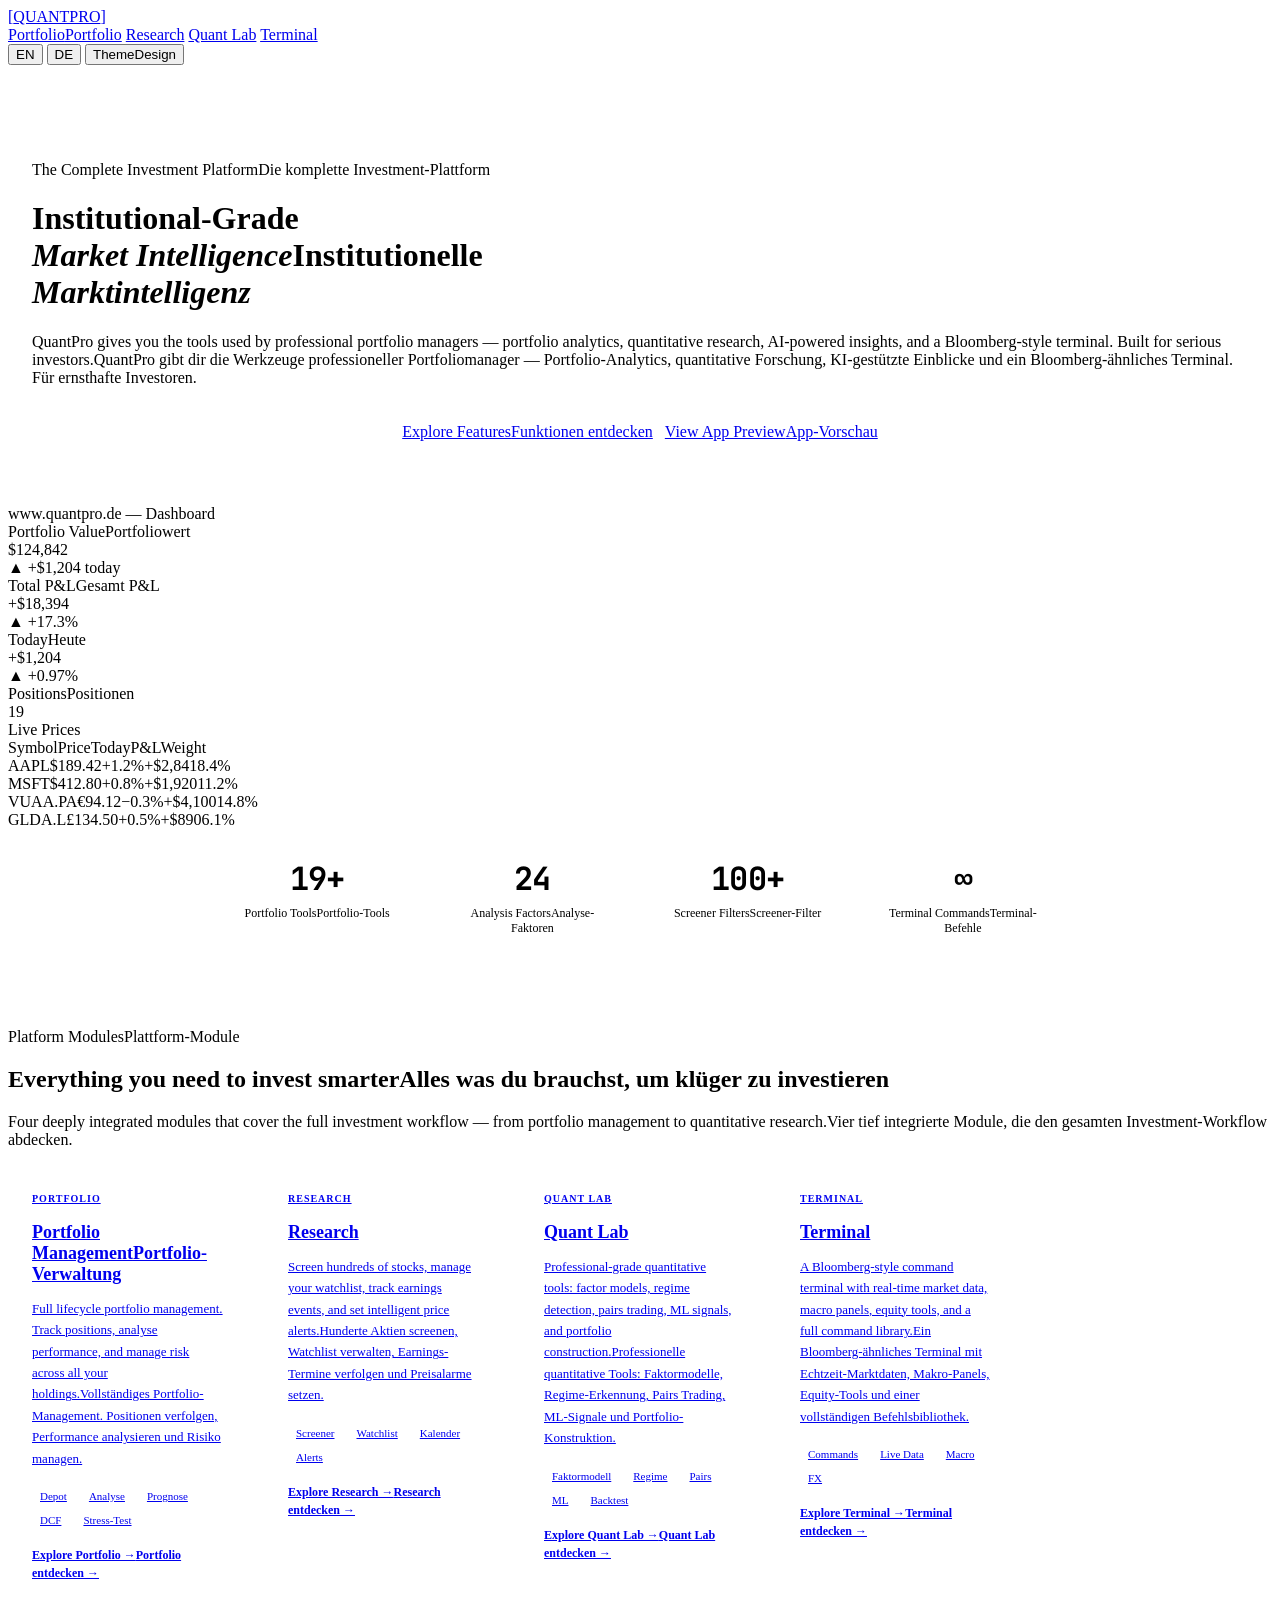
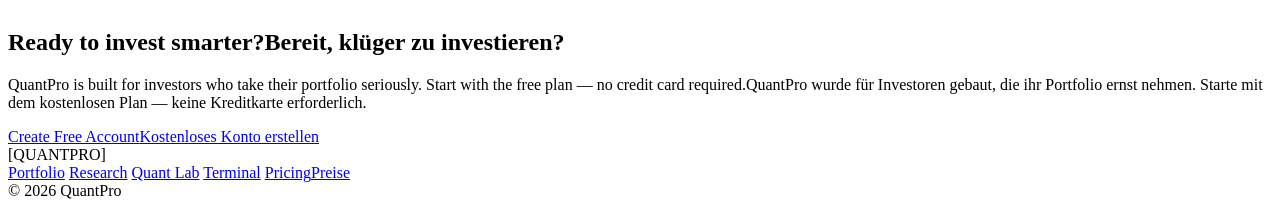
==== commit 1dd5524e: "Update index.html - new multi-page info site" ====
--- a/index.html
+++ b/index.html
@@ -1,420 +1,165 @@
 <!DOCTYPE html>
-<html lang="en">
+<html lang="en" data-theme="dark">
 <head>
 <meta charset="UTF-8">
 <meta name="viewport" content="width=device-width,initial-scale=1">
-<title>QuantPro — Plans & Pricing</title>
+<title>QuantPro — Institutional-Grade Market Intelligence</title>
+<meta name="description" content="QuantPro is a professional portfolio management and quantitative analysis platform for serious investors.">
 <link rel="preconnect" href="https://fonts.googleapis.com">
 <link href="https://fonts.googleapis.com/css2?family=Inter:wght@300;400;500;600;700;800;900&family=JetBrains+Mono:wght@400;500;600;700&display=swap" rel="stylesheet">
+<link rel="stylesheet" href="shared.css">
 <style>
-:root {
-  --bg:      #0D1117;
-  --bg2:     #161B22;
-  --bg3:     #21262D;
-  --card:    #161B22;
-  --border:  #21262D;
-  --green:   #3FB950;
-  --green2:  #56D364;
-  --text:    #E6EDF3;
-  --text2:   #8B949E;
-  --dim:     #484F58;
-  --muted:   #21262D;
-  --shadow:  rgba(0,0,0,.6);
-  --pro-glow: rgba(63,185,80,.08);
-}
-[data-theme="light"] {
-  --bg:      #FFFFFF;
-  --bg2:     #F6F8FA;
-  --bg3:     #f0f2f4;
-  --card:    #FFFFFF;
-  --border:  #D0D7DE;
-  --text:    #1F2328;
-  --text2:   #656D76;
-  --dim:     #6E7781;
-  --muted:   #F0F2F4;
-  --shadow:  rgba(0,0,0,.12);
-  --pro-glow: rgba(63,185,80,.06);
-}
-*{margin:0;padding:0;box-sizing:border-box}
-html{font-size:14px;scroll-behavior:smooth}
-body{background:var(--bg);color:var(--text);font-family:'Inter',sans-serif;min-height:100vh;line-height:1.55;transition:background .25s,color .25s}
-a{color:inherit;text-decoration:none}
-
-/* NAV */
-.nav{position:sticky;top:0;z-index:100;background:var(--bg);border-bottom:1px solid var(--border);display:flex;align-items:center;justify-content:space-between;padding:0 32px;height:56px;backdrop-filter:blur(12px)}
-.nav-logo{display:flex;align-items:center;gap:6px;font-family:'JetBrains Mono',monospace;font-weight:700;font-size:15px;letter-spacing:-.02em;text-decoration:none}
-.nav-logo .bracket{color:var(--green);font-size:1.1em}
-.nav-logo .logo-text{background:linear-gradient(135deg,var(--green),#56D364);-webkit-background-clip:text;-webkit-text-fill-color:transparent;background-clip:text}
-.nav-links{display:flex;align-items:center;gap:24px;font-size:13px;color:var(--text2)}
-.nav-links a:hover{color:var(--text);transition:color .15s}
-.nav-actions{display:flex;align-items:center;gap:12px}
-.btn-theme{background:none;border:1px solid var(--border);color:var(--text2);padding:6px 10px;border-radius:6px;cursor:pointer;font-size:12px;transition:all .15s}
-.btn-theme:hover{border-color:var(--green);color:var(--green)}
-.btn-login{background:none;border:1px solid var(--border);color:var(--text);padding:7px 16px;border-radius:6px;font-size:13px;font-weight:500;transition:all .15s;cursor:pointer}
-.btn-login:hover{border-color:var(--green);color:var(--green)}
-
-/* HERO */
-.hero{text-align:center;padding:72px 24px 48px}
-.hero-eyebrow{font-size:11px;font-weight:600;letter-spacing:.12em;color:var(--green);text-transform:uppercase;margin-bottom:16px}
-.hero h1{font-size:42px;font-weight:700;letter-spacing:-.02em;margin-bottom:16px;line-height:1.2}
-.hero h1 span{color:var(--green)}
-.hero p{font-size:16px;color:var(--text2);max-width:480px;margin:0 auto 40px}
-
-/* BILLING TOGGLE */
-.billing-toggle{display:inline-flex;align-items:center;background:var(--muted);border:1px solid var(--border);border-radius:8px;padding:4px;gap:4px;margin-bottom:48px;position:relative}
-.toggle-btn{padding:8px 24px;border-radius:6px;border:none;background:none;color:var(--dim);font-size:13px;font-weight:500;cursor:pointer;transition:all .2s;font-family:'Inter',sans-serif}
-.toggle-btn.active{background:var(--card);color:var(--text);box-shadow:0 1px 4px var(--shadow)}
-.save-badge{position:absolute;top:-10px;right:-4px;background:var(--green);color:#000;font-size:10px;font-weight:700;padding:2px 7px;border-radius:10px;letter-spacing:.04em}
-
-/* PLANS GRID */
-.plans{display:grid;grid-template-columns:1fr 1fr;gap:24px;max-width:860px;margin:0 auto;padding:0 24px 80px}
-@media(max-width:680px){.plans{grid-template-columns:1fr}}
-
-.plan-card{background:var(--card);border:1px solid var(--border);border-radius:12px;overflow:hidden;display:flex;flex-direction:column;transition:border-color .2s,box-shadow .2s}
-.plan-card.pro{border-color:var(--green);box-shadow:0 0 0 1px var(--green), 0 8px 40px var(--pro-glow)}
-.plan-card.pro .plan-header{background:linear-gradient(135deg,rgba(63,185,80,.08) 0%,transparent 60%)}
-
-.plan-header{padding:28px 28px 24px}
-.plan-badge{display:inline-block;font-size:10px;font-weight:700;letter-spacing:.1em;text-transform:uppercase;padding:3px 10px;border-radius:20px;margin-bottom:12px}
-.plan-badge.free-badge{background:var(--muted);color:var(--dim)}
-.plan-badge.pro-badge{background:rgba(63,185,80,.15);color:var(--green)}
-.plan-name{font-size:22px;font-weight:700;margin-bottom:4px}
-.plan-desc{font-size:13px;color:var(--text2);margin-bottom:20px}
-.plan-price{display:flex;align-items:baseline;gap:4px;margin-bottom:6px}
-.plan-price .amount{font-size:38px;font-weight:700;font-family:'JetBrains Mono',monospace;letter-spacing:-.02em}
-.plan-price .currency{font-size:18px;font-weight:600;color:var(--text2);align-self:flex-start;margin-top:6px}
-.plan-price .period{font-size:13px;color:var(--dim)}
-.plan-price-sub{font-size:12px;color:var(--dim);margin-bottom:24px;min-height:18px}
-.plan-price-sub .annual-note{color:var(--green)}
-
-.plan-cta{display:block;width:100%;padding:13px;border-radius:8px;font-size:14px;font-weight:600;text-align:center;cursor:pointer;transition:all .2s;font-family:'Inter',sans-serif;border:none;letter-spacing:.02em}
-.cta-free{background:var(--muted);color:var(--text);border:1px solid var(--border)}
-.cta-free:hover{border-color:var(--green);color:var(--green)}
-.cta-pro{background:var(--green);color:#000}
-.cta-pro:hover{background:var(--green2);transform:translateY(-1px);box-shadow:0 4px 16px rgba(63,185,80,.3)}
-.trial-note{text-align:center;font-size:11px;color:var(--dim);margin-top:10px}
-.trial-note span{color:var(--green)}
-
-/* FEATURES */
-.plan-features{padding:0 28px 28px;flex:1}
-.features-divider{height:1px;background:var(--border);margin-bottom:20px}
-.features-label{font-size:11px;font-weight:600;letter-spacing:.08em;text-transform:uppercase;color:var(--dim);margin-bottom:14px}
-.feature-row{display:flex;align-items:flex-start;gap:10px;margin-bottom:11px;font-size:13px}
-.feature-row .icon{width:16px;height:16px;flex-shrink:0;margin-top:1px}
-.icon-check{color:var(--green)}
-.icon-lock{color:var(--muted);filter:brightness(1.5)}
-.feature-text{color:var(--text2);line-height:1.4}
-.feature-text.locked{color:var(--dim)}
-.feature-text .tag{font-size:10px;font-weight:600;padding:1px 6px;border-radius:3px;margin-left:6px;vertical-align:middle}
-.tag-pro{background:rgba(63,185,80,.15);color:var(--green)}
-
-/* COMPARISON TABLE */
-.comparison{max-width:860px;margin:0 auto;padding:0 24px 80px}
-.section-title{text-align:center;font-size:11px;font-weight:600;letter-spacing:.12em;text-transform:uppercase;color:var(--green);margin-bottom:32px}
-.comp-table{width:100%;border-collapse:collapse;background:var(--card);border:1px solid var(--border);border-radius:12px;overflow:hidden}
-.comp-table thead tr{background:var(--bg3);border-bottom:1px solid var(--border)}
-.comp-table th{padding:16px 20px;text-align:left;font-size:12px;font-weight:600;letter-spacing:.06em;text-transform:uppercase;color:var(--dim)}
-.comp-table th:not(:first-child){text-align:center}
-.comp-table td{padding:13px 20px;border-bottom:1px solid var(--border);font-size:13px;color:var(--text2)}
-.comp-table tr:last-child td{border-bottom:none}
-.comp-table td:not(:first-child){text-align:center}
-.comp-table tr:hover td{background:rgba(255,255,255,.02)}
-.comp-check{color:var(--green);font-size:16px}
-.comp-cross{color:var(--muted);filter:brightness(2);font-size:16px}
-.comp-cat{padding:10px 20px 6px;background:var(--bg3);border-bottom:1px solid var(--border)}
-.comp-cat td{font-size:10px;font-weight:700;letter-spacing:.1em;text-transform:uppercase;color:var(--dim);padding:10px 20px 6px}
-.col-pro{background:rgba(63,185,80,.03)}
-
-/* FAQ */
-.faq{max-width:680px;margin:0 auto;padding:0 24px 80px}
-.faq-title{text-align:center;font-size:11px;font-weight:600;letter-spacing:.12em;text-transform:uppercase;color:var(--green);margin-bottom:32px}
-.faq-item{border:1px solid var(--border);border-radius:8px;margin-bottom:8px;overflow:hidden}
-.faq-q{padding:16px 20px;font-size:14px;font-weight:500;cursor:pointer;display:flex;justify-content:space-between;align-items:center;transition:background .15s}
-.faq-q:hover{background:var(--bg3)}
-.faq-q .arrow{color:var(--dim);font-size:12px;transition:transform .2s}
-.faq-item.open .faq-q .arrow{transform:rotate(90deg)}
-.faq-a{font-size:13px;color:var(--text2);line-height:1.7;padding:0 20px;max-height:0;overflow:hidden;transition:max-height .25s ease,padding .25s}
-.faq-item.open .faq-a{max-height:200px;padding:0 20px 16px}
-
-/* FOOTER */
-.footer{border-top:1px solid var(--border);padding:32px 24px;text-align:center;color:var(--dim);font-size:12px}
-.footer a{color:var(--dim);text-decoration:underline}
-.footer a:hover{color:var(--green)}
-
-/* HIDDEN MONTHLY/ANNUAL */
-.annual-hidden{display:none}
-.annual .annual-hidden{display:inline}
-.annual .monthly-only{display:none}
+.hero{padding:96px 24px 64px}
+.hero-actions{display:flex;align-items:center;justify-content:center;gap:12px;margin-top:36px}
+.overview-grid{display:grid;grid-template-columns:repeat(auto-fill,minmax(220px,1fr));gap:16px}
+.ov-card{background:var(--card);border:1px solid var(--border);border-radius:12px;padding:28px 24px;transition:all .2s;display:block}
+.ov-card:hover{border-color:var(--green);box-shadow:0 0 0 1px rgba(63,185,80,.12),0 8px 32px var(--glow);transform:translateY(-2px)}
+.ov-card-label{font-size:10px;font-weight:600;letter-spacing:.1em;text-transform:uppercase;color:var(--green);margin-bottom:10px}
+.ov-card h3{font-size:18px;font-weight:700;margin-bottom:8px}
+.ov-card p{font-size:13px;color:var(--text2);line-height:1.65;margin-bottom:18px}
+.ov-card .items{display:flex;flex-wrap:wrap;gap:6px;margin-bottom:16px}
+.ov-card .item-tag{font-size:11px;padding:3px 8px;border-radius:4px;background:var(--muted);color:var(--text2);border:1px solid var(--border)}
+.ov-card .arrow{font-size:12px;color:var(--green);font-weight:600}
+.stat-row{display:grid;grid-template-columns:repeat(4,1fr);gap:1px;background:var(--border);border:1px solid var(--border);border-radius:12px;overflow:hidden;max-width:860px;margin:0 auto 64px}
+.stat-cell{background:var(--card);padding:28px 24px;text-align:center}
+.stat-num{font-size:32px;font-weight:700;font-family:'JetBrains Mono',monospace;color:var(--green);letter-spacing:-.02em}
+.stat-label{font-size:12px;color:var(--text2);margin-top:6px}
+@media(max-width:680px){.stat-row{grid-template-columns:1fr 1fr}}
 </style>
 </head>
 <body>
 
 <nav class="nav">
-  <a href="https://www.quantpro.info" class="nav-logo">
-    <span class="bracket">[</span><span class="logo-text">QuantPro</span><span class="bracket">]</span>
-  </a>
+  <a href="index.html" class="nav-logo"><span class="bracket">[</span><span class="logo-text">QUANTPRO</span><span class="bracket">]</span></a>
   <div class="nav-links">
-    <a href="https://www.quantpro.info">Overview</a>
-    <a href="https://quantpro.store" style="color:var(--green)">Pricing</a>
-    <a href="https://www.quantpro.de/login">Terminal</a>
+    <a href="portfolio.html"><span class="en">Portfolio</span><span class="de">Portfolio</span></a>
+    <a href="research.html">Research</a>
+    <a href="quant-lab.html">Quant Lab</a>
+    <a href="terminal.html">Terminal</a>
   </div>
   <div class="nav-actions">
-    <button class="btn-theme" onclick="toggleTheme()" id="themeBtn">☀ Light</button>
-    <a href="https://www.quantpro.de/login" class="btn-login">Log in</a>
+    <button class="btn-sm lang-btn active" data-lang="en" onclick="setLang('en')">EN</button>
+    <button class="btn-sm lang-btn" data-lang="de" onclick="setLang('de')">DE</button>
+    <button class="btn-sm" onclick="toggleTheme()"><span class="en">Theme</span><span class="de">Design</span></button>
   </div>
 </nav>
 
+<!-- HERO -->
 <div class="hero">
-  <div class="hero-eyebrow">Simple Pricing</div>
-  <h1>Plans that grow<br>with your <span>portfolio</span></h1>
-  <p>Start free — upgrade when you need institutional-grade analytics.</p>
-
-  <div class="billing-toggle" id="billingToggle">
-    <button class="toggle-btn active" id="btnMonthly" onclick="setBilling('monthly')">Monthly</button>
-    <button class="toggle-btn" id="btnAnnual" onclick="setBilling('annual')">Annual</button>
-    <span class="save-badge">SAVE 20%</span>
+  <div class="eyebrow"><span class="en">The Complete Investment Platform</span><span class="de">Die komplette Investment-Plattform</span></div>
+  <h1><span class="en">Institutional-Grade<br><em>Market Intelligence</em></span><span class="de">Institutionelle<br><em>Marktintelligenz</em></span></h1>
+  <p><span class="en">QuantPro gives you the tools used by professional portfolio managers — portfolio analytics, quantitative research, AI-powered insights, and a Bloomberg-style terminal. Built for serious investors.</span><span class="de">QuantPro gibt dir die Werkzeuge professioneller Portfoliomanager — Portfolio-Analytics, quantitative Forschung, KI-gestützte Einblicke und ein Bloomberg-ähnliches Terminal. Für ernsthafte Investoren.</span></p>
+  <div class="hero-actions">
+    <a href="portfolio.html" class="btn-sm btn-primary"><span class="en">Explore Features</span><span class="de">Funktionen entdecken</span></a>
+    <a href="https://www.quantpro.de" class="btn-sm" target="_blank"><span class="en">View App Preview</span><span class="de">App-Vorschau</span></a>
   </div>
 </div>
 
-<div class="plans" id="plansGrid">
-
-  <!-- FREE -->
-  <div class="plan-card">
-    <div class="plan-header">
-      <div class="plan-badge free-badge">Free</div>
-      <div class="plan-name">Starter</div>
-      <div class="plan-desc">Core portfolio tools, no commitment</div>
-      <div class="plan-price">
-        <span class="currency">€</span>
-        <span class="amount">0</span>
-        <span class="period">/ month</span>
-      </div>
-      <div class="plan-price-sub">Free forever</div>
-      <a href="https://www.quantpro.de/register" class="plan-cta cta-free">Get started free</a>
+<!-- APP MOCKUP -->
+<div class="mockup-wrap">
+  <div class="mockup">
+    <div class="mockup-bar">
+      <div class="mockup-dot r"></div><div class="mockup-dot y"></div><div class="mockup-dot g"></div>
+      <div class="mockup-url">www.quantpro.de — Dashboard</div>
     </div>
-    <div class="plan-features">
-      <div class="features-divider"></div>
-      <div class="features-label">What's included</div>
-      <div class="feature-row">
-        <svg class="icon icon-check" viewBox="0 0 16 16" fill="none"><circle cx="8" cy="8" r="7" stroke="currentColor" stroke-width="1.5"/><path d="M5 8l2 2 4-4" stroke="currentColor" stroke-width="1.5" stroke-linecap="round" stroke-linejoin="round"/></svg>
-        <span class="feature-text">Dashboard</span>
-      </div>
-      <div class="feature-row">
-        <svg class="icon icon-check" viewBox="0 0 16 16" fill="none"><circle cx="8" cy="8" r="7" stroke="currentColor" stroke-width="1.5"/><path d="M5 8l2 2 4-4" stroke="currentColor" stroke-width="1.5" stroke-linecap="round" stroke-linejoin="round"/></svg>
-        <span class="feature-text">Depot — Portfolio management</span>
-      </div>
-      <div class="feature-row">
-        <svg class="icon icon-check" viewBox="0 0 16 16" fill="none"><circle cx="8" cy="8" r="7" stroke="currentColor" stroke-width="1.5"/><path d="M5 8l2 2 4-4" stroke="currentColor" stroke-width="1.5" stroke-linecap="round" stroke-linejoin="round"/></svg>
-        <span class="feature-text">Analyse — Portfolio analysis</span>
-      </div>
-      <div class="feature-row">
-        <svg class="icon icon-check" viewBox="0 0 16 16" fill="none"><circle cx="8" cy="8" r="7" stroke="currentColor" stroke-width="1.5"/><path d="M5 8l2 2 4-4" stroke="currentColor" stroke-width="1.5" stroke-linecap="round" stroke-linejoin="round"/></svg>
-        <span class="feature-text">Schnellanalyse — Quick analysis</span>
-      </div>
-      <div class="feature-row">
-        <svg class="icon icon-check" viewBox="0 0 16 16" fill="none"><circle cx="8" cy="8" r="7" stroke="currentColor" stroke-width="1.5"/><path d="M5 8l2 2 4-4" stroke="currentColor" stroke-width="1.5" stroke-linecap="round" stroke-linejoin="round"/></svg>
-        <span class="feature-text">Settings — Theme &amp; account</span>
-      </div>
-      <div class="feature-row" style="margin-top:4px">
-        <svg class="icon" viewBox="0 0 16 16" fill="none" style="color:var(--border)"><circle cx="8" cy="8" r="7" stroke="currentColor" stroke-width="1.5"/><path d="M8 5v3M8 11v.5" stroke="currentColor" stroke-width="1.5" stroke-linecap="round"/></svg>
-        <span class="feature-text locked">Terminal &amp; Live Data<span class="tag tag-pro">PRO</span></span>
-      </div>
-      <div class="feature-row">
-        <svg class="icon" viewBox="0 0 16 16" fill="none" style="color:var(--border)"><circle cx="8" cy="8" r="7" stroke="currentColor" stroke-width="1.5"/><path d="M8 5v3M8 11v.5" stroke="currentColor" stroke-width="1.5" stroke-linecap="round"/></svg>
-        <span class="feature-text locked">Forecast &amp; Monte Carlo<span class="tag tag-pro">PRO</span></span>
-      </div>
-      <div class="feature-row">
-        <svg class="icon" viewBox="0 0 16 16" fill="none" style="color:var(--border)"><circle cx="8" cy="8" r="7" stroke="currentColor" stroke-width="1.5"/><path d="M8 5v3M8 11v.5" stroke="currentColor" stroke-width="1.5" stroke-linecap="round"/></svg>
-        <span class="feature-text locked">Screening, Alerts, News, AI &amp; more<span class="tag tag-pro">PRO</span></span>
+    <div class="mockup-body">
+      <div class="mock-stat"><div class="mock-stat-label"><span class="en">Portfolio Value</span><span class="de">Portfoliowert</span></div><div class="mock-stat-value">$124,842</div><div class="mock-stat-change up">▲ +$1,204 today</div></div>
+      <div class="mock-stat"><div class="mock-stat-label"><span class="en">Total P&L</span><span class="de">Gesamt P&L</span></div><div class="mock-stat-value">+$18,394</div><div class="mock-stat-change up">▲ +17.3%</div></div>
+      <div class="mock-stat"><div class="mock-stat-label"><span class="en">Today</span><span class="de">Heute</span></div><div class="mock-stat-value">+$1,204</div><div class="mock-stat-change up">▲ +0.97%</div></div>
+      <div class="mock-stat"><div class="mock-stat-label"><span class="en">Positions</span><span class="de">Positionen</span></div><div class="mock-stat-value">19</div><div class="mock-stat-change col-d">Live Prices</div></div>
+      <div class="mock-table">
+        <div class="mock-row hdr"><span>Symbol</span><span>Price</span><span>Today</span><span>P&L</span><span>Weight</span></div>
+        <div class="mock-row"><span>AAPL</span><span>$189.42</span><span class="col-g">+1.2%</span><span class="col-g">+$2,841</span><span class="col-d">8.4%</span></div>
+        <div class="mock-row"><span>MSFT</span><span>$412.80</span><span class="col-g">+0.8%</span><span class="col-g">+$1,920</span><span class="col-d">11.2%</span></div>
+        <div class="mock-row"><span>VUAA.PA</span><span>€94.12</span><span class="col-r">−0.3%</span><span class="col-g">+$4,100</span><span class="col-d">14.8%</span></div>
+        <div class="mock-row"><span>GLDA.L</span><span>£134.50</span><span class="col-g">+0.5%</span><span class="col-g">+$890</span><span class="col-d">6.1%</span></div>
       </div>
     </div>
   </div>
-
-  <!-- PRO -->
-  <div class="plan-card pro">
-    <div class="plan-header">
-      <div class="plan-badge pro-badge">Pro</div>
-      <div class="plan-name">Professional</div>
-      <div class="plan-desc">Full institutional-grade platform</div>
-      <div class="plan-price">
-        <span class="currency">€</span>
-        <span class="amount" id="proPrice">10</span>
-        <span class="period">/ month</span>
-      </div>
-      <div class="plan-price-sub" id="proPriceSub">&nbsp;</div>
-      <a href="#" class="plan-cta cta-pro" id="proCtaBtn" onclick="startTrial(event)">Start 1-month free trial</a>
-      <div class="trial-note">Then <span id="trialAfter">€10/month</span> · Cancel anytime</div>
-    </div>
-    <div class="plan-features">
-      <div class="features-divider"></div>
-      <div class="features-label">Everything in Free, plus</div>
-      <div class="feature-row">
-        <svg class="icon icon-check" viewBox="0 0 16 16" fill="none"><circle cx="8" cy="8" r="7" stroke="currentColor" stroke-width="1.5"/><path d="M5 8l2 2 4-4" stroke="currentColor" stroke-width="1.5" stroke-linecap="round" stroke-linejoin="round"/></svg>
-        <span class="feature-text"><strong>Terminal</strong> — 50+ live mnemonics &amp; market data</span>
-      </div>
-      <div class="feature-row">
-        <svg class="icon icon-check" viewBox="0 0 16 16" fill="none"><circle cx="8" cy="8" r="7" stroke="currentColor" stroke-width="1.5"/><path d="M5 8l2 2 4-4" stroke="currentColor" stroke-width="1.5" stroke-linecap="round" stroke-linejoin="round"/></svg>
-        <span class="feature-text">Global Screener — 1,255+ stocks, 13 markets</span>
-      </div>
-      <div class="feature-row">
-        <svg class="icon icon-check" viewBox="0 0 16 16" fill="none"><circle cx="8" cy="8" r="7" stroke="currentColor" stroke-width="1.5"/><path d="M5 8l2 2 4-4" stroke="currentColor" stroke-width="1.5" stroke-linecap="round" stroke-linejoin="round"/></svg>
-        <span class="feature-text">Quant Lab — ML Signals, Factor Analysis, Pairs Trading</span>
-      </div>
-      <div class="feature-row">
-        <svg class="icon icon-check" viewBox="0 0 16 16" fill="none"><circle cx="8" cy="8" r="7" stroke="currentColor" stroke-width="1.5"/><path d="M5 8l2 2 4-4" stroke="currentColor" stroke-width="1.5" stroke-linecap="round" stroke-linejoin="round"/></svg>
-        <span class="feature-text">AI Review, Investment Case &amp; Peer Comparison</span>
-      </div>
-      <div class="feature-row">
-        <svg class="icon icon-check" viewBox="0 0 16 16" fill="none"><circle cx="8" cy="8" r="7" stroke="currentColor" stroke-width="1.5"/><path d="M5 8l2 2 4-4" stroke="currentColor" stroke-width="1.5" stroke-linecap="round" stroke-linejoin="round"/></svg>
-        <span class="feature-text">DCF Calculator, Options Advisor &amp; Sector Rotation</span>
-      </div>
-      <div class="feature-row">
-        <svg class="icon icon-check" viewBox="0 0 16 16" fill="none"><circle cx="8" cy="8" r="7" stroke="currentColor" stroke-width="1.5"/><path d="M5 8l2 2 4-4" stroke="currentColor" stroke-width="1.5" stroke-linecap="round" stroke-linejoin="round"/></svg>
-        <span class="feature-text">PDF Export, Alerts &amp; API Access</span>
-      </div>
-      <div class="feature-row">
-        <svg class="icon icon-check" viewBox="0 0 16 16" fill="none"><circle cx="8" cy="8" r="7" stroke="currentColor" stroke-width="1.5"/><path d="M5 8l2 2 4-4" stroke="currentColor" stroke-width="1.5" stroke-linecap="round" stroke-linejoin="round"/></svg>
-        <span class="feature-text">Priority support &amp; early access to new features</span>
-      </div>
-    </div>
-  </div>
-
 </div>
 
-<!-- COMPARISON TABLE -->
-<div class="comparison">
-  <div class="section-title">Full Feature Comparison</div>
-  <table class="comp-table">
-    <thead>
-      <tr>
-        <th style="width:55%">Feature</th>
-        <th style="width:22.5%">Starter</th>
-        <th style="width:22.5%" class="col-pro">Pro</th>
-      </tr>
-    </thead>
-    <tbody>
-      <tr class="comp-cat"><td colspan="3">Core</td></tr>
-      <tr><td>Dashboard</td><td><span class="comp-check">✓</span></td><td class="col-pro"><span class="comp-check">✓</span></td></tr>
-      <tr><td>Depot — Portfolio management</td><td><span class="comp-check">✓</span></td><td class="col-pro"><span class="comp-check">✓</span></td></tr>
-      <tr><td>Analyse — Multi-factor portfolio analysis</td><td><span class="comp-check">✓</span></td><td class="col-pro"><span class="comp-check">✓</span></td></tr>
-      <tr><td>Schnellanalyse — Instant single-stock analysis</td><td><span class="comp-check">✓</span></td><td class="col-pro"><span class="comp-check">✓</span></td></tr>
-      <tr><td>Settings, dark/light mode</td><td><span class="comp-check">✓</span></td><td class="col-pro"><span class="comp-check">✓</span></td></tr>
-      <tr class="comp-cat"><td colspan="3">Terminal &amp; Market Data</td></tr>
-      <tr><td>Terminal — 50+ live mnemonics &amp; market data</td><td><span class="comp-cross">—</span></td><td class="col-pro"><span class="comp-check">✓</span></td></tr>
-      <tr><td>Global Screener — 1,255+ stocks, 13 markets</td><td><span class="comp-cross">—</span></td><td class="col-pro"><span class="comp-check">✓</span></td></tr>
-      <tr><td>Sector Rotation — 11 SPDR ETFs vs SPY</td><td><span class="comp-cross">—</span></td><td class="col-pro"><span class="comp-check">✓</span></td></tr>
-      <tr><td>Price Alerts &amp; Email Notifications</td><td><span class="comp-cross">—</span></td><td class="col-pro"><span class="comp-check">✓</span></td></tr>
-      <tr><td>News Intelligence &amp; Sentiment</td><td><span class="comp-cross">—</span></td><td class="col-pro"><span class="comp-check">✓</span></td></tr>
-      <tr><td>Forecast &amp; Monte Carlo simulation</td><td><span class="comp-cross">—</span></td><td class="col-pro"><span class="comp-check">✓</span></td></tr>
-      <tr class="comp-cat"><td colspan="3">Research &amp; Valuation</td></tr>
-      <tr><td>DCF Calculator — auto-prefill from live data</td><td><span class="comp-cross">—</span></td><td class="col-pro"><span class="comp-check">✓</span></td></tr>
-      <tr><td>Investment Case Builder — thesis &amp; targets</td><td><span class="comp-cross">—</span></td><td class="col-pro"><span class="comp-check">✓</span></td></tr>
-      <tr><td>Peer Comparison — radar chart, 8 metrics</td><td><span class="comp-cross">—</span></td><td class="col-pro"><span class="comp-check">✓</span></td></tr>
-      <tr><td>AI Review — GPT-powered research brief</td><td><span class="comp-cross">—</span></td><td class="col-pro"><span class="comp-check">✓</span></td></tr>
-      <tr><td>Options Advisor — covered calls &amp; CSPs</td><td><span class="comp-cross">—</span></td><td class="col-pro"><span class="comp-check">✓</span></td></tr>
-      <tr class="comp-cat"><td colspan="3">Quant Lab</td></tr>
-      <tr><td>ML Signals — buy/sell with confidence scores</td><td><span class="comp-cross">—</span></td><td class="col-pro"><span class="comp-check">✓</span></td></tr>
-      <tr><td>Factor Analysis — Fama-French 5-factor</td><td><span class="comp-cross">—</span></td><td class="col-pro"><span class="comp-check">✓</span></td></tr>
-      <tr><td>Regime Detection — Hidden Markov Model</td><td><span class="comp-cross">—</span></td><td class="col-pro"><span class="comp-check">✓</span></td></tr>
-      <tr><td>Pairs Trading — cointegration &amp; Z-score</td><td><span class="comp-cross">—</span></td><td class="col-pro"><span class="comp-check">✓</span></td></tr>
-      <tr><td>Portfolio Construction — mean-variance optimisation</td><td><span class="comp-cross">—</span></td><td class="col-pro"><span class="comp-check">✓</span></td></tr>
-      <tr><td>Efficient Frontier &amp; Kelly Criterion</td><td><span class="comp-cross">—</span></td><td class="col-pro"><span class="comp-check">✓</span></td></tr>
-      <tr class="comp-cat"><td colspan="3">Portfolio Advanced</td></tr>
-      <tr><td>ESG Scoring &amp; Overlap Analysis</td><td><span class="comp-cross">—</span></td><td class="col-pro"><span class="comp-check">✓</span></td></tr>
-      <tr><td>Drawdown &amp; Tracking Error analytics</td><td><span class="comp-cross">—</span></td><td class="col-pro"><span class="comp-check">✓</span></td></tr>
-      <tr><td>PDF Report Export</td><td><span class="comp-cross">—</span></td><td class="col-pro"><span class="comp-check">✓</span></td></tr>
-      <tr><td>Multi-language (DE / EN)</td><td><span class="comp-cross">—</span></td><td class="col-pro"><span class="comp-check">✓</span></td></tr>
-      <tr><td>API Access (/api/v1)</td><td><span class="comp-cross">—</span></td><td class="col-pro"><span class="comp-check">✓</span></td></tr>
-    </tbody>
-  </table>
+<!-- STATS -->
+<div class="section" style="padding-top:0">
+  <div class="stat-row">
+    <div class="stat-cell"><div class="stat-num">19+</div><div class="stat-label"><span class="en">Portfolio Tools</span><span class="de">Portfolio-Tools</span></div></div>
+    <div class="stat-cell"><div class="stat-num">24</div><div class="stat-label"><span class="en">Analysis Factors</span><span class="de">Analyse-Faktoren</span></div></div>
+    <div class="stat-cell"><div class="stat-num">100+</div><div class="stat-label"><span class="en">Screener Filters</span><span class="de">Screener-Filter</span></div></div>
+    <div class="stat-cell"><div class="stat-num">∞</div><div class="stat-label"><span class="en">Terminal Commands</span><span class="de">Terminal-Befehle</span></div></div>
+  </div>
 </div>
 
-<!-- FAQ -->
-<div class="faq">
-  <div class="faq-title">Frequently Asked Questions</div>
+<!-- FEATURE OVERVIEW -->
+<div class="section" style="padding-top:0">
+  <div class="section-eyebrow"><span class="en">Platform Modules</span><span class="de">Plattform-Module</span></div>
+  <h2><span class="en">Everything you need to invest smarter</span><span class="de">Alles was du brauchst, um klüger zu investieren</span></h2>
+  <p class="section-sub"><span class="en">Four deeply integrated modules that cover the full investment workflow — from portfolio management to quantitative research.</span><span class="de">Vier tief integrierte Module, die den gesamten Investment-Workflow abdecken.</span></p>
+  <div class="overview-grid">
+    <a href="portfolio.html" class="ov-card">
+      <div class="ov-card-label">Portfolio</div>
+      <h3><span class="en">Portfolio Management</span><span class="de">Portfolio-Verwaltung</span></h3>
+      <p><span class="en">Full lifecycle portfolio management. Track positions, analyse performance, and manage risk across all your holdings.</span><span class="de">Vollständiges Portfolio-Management. Positionen verfolgen, Performance analysieren und Risiko managen.</span></p>
+      <div class="items">
+        <span class="item-tag">Depot</span><span class="item-tag">Analyse</span><span class="item-tag">Prognose</span><span class="item-tag">DCF</span><span class="item-tag">Stress-Test</span>
+      </div>
+      <span class="arrow"><span class="en">Explore Portfolio →</span><span class="de">Portfolio entdecken →</span></span>
+    </a>
+    <a href="research.html" class="ov-card">
+      <div class="ov-card-label">Research</div>
+      <h3>Research</h3>
+      <p><span class="en">Screen hundreds of stocks, manage your watchlist, track earnings events, and set intelligent price alerts.</span><span class="de">Hunderte Aktien screenen, Watchlist verwalten, Earnings-Termine verfolgen und Preisalarme setzen.</span></p>
+      <div class="items">
+        <span class="item-tag">Screener</span><span class="item-tag">Watchlist</span><span class="item-tag">Kalender</span><span class="item-tag">Alerts</span>
+      </div>
+      <span class="arrow"><span class="en">Explore Research →</span><span class="de">Research entdecken →</span></span>
+    </a>
+    <a href="quant-lab.html" class="ov-card">
+      <div class="ov-card-label">Quant Lab</div>
+      <h3>Quant Lab</h3>
+      <p><span class="en">Professional-grade quantitative tools: factor models, regime detection, pairs trading, ML signals, and portfolio construction.</span><span class="de">Professionelle quantitative Tools: Faktormodelle, Regime-Erkennung, Pairs Trading, ML-Signale und Portfolio-Konstruktion.</span></p>
+      <div class="items">
+        <span class="item-tag">Faktormodell</span><span class="item-tag">Regime</span><span class="item-tag">Pairs</span><span class="item-tag">ML</span><span class="item-tag">Backtest</span>
+      </div>
+      <span class="arrow"><span class="en">Explore Quant Lab →</span><span class="de">Quant Lab entdecken →</span></span>
+    </a>
+    <a href="terminal.html" class="ov-card">
+      <div class="ov-card-label">Terminal</div>
+      <h3>Terminal</h3>
+      <p><span class="en">A Bloomberg-style command terminal with real-time market data, macro panels, equity tools, and a full command library.</span><span class="de">Ein Bloomberg-ähnliches Terminal mit Echtzeit-Marktdaten, Makro-Panels, Equity-Tools und einer vollständigen Befehlsbibliothek.</span></p>
+      <div class="items">
+        <span class="item-tag">Commands</span><span class="item-tag">Live Data</span><span class="item-tag">Macro</span><span class="item-tag">FX</span>
+      </div>
+      <span class="arrow"><span class="en">Explore Terminal →</span><span class="de">Terminal entdecken →</span></span>
+    </a>
+  </div>
+</div>
 
-  <div class="faq-item">
-    <div class="faq-q" onclick="toggleFaq(this)">Does the free trial really cost nothing? <span class="arrow">›</span></div>
-    <div class="faq-a">Yes. Your first month of Pro is completely free. We require a credit card to start your trial so renewal is seamless — you won't be charged until the trial ends.</div>
-  </div>
-  <div class="faq-item">
-    <div class="faq-q" onclick="toggleFaq(this)">Can I cancel before the trial ends? <span class="arrow">›</span></div>
-    <div class="faq-a">Absolutely. Cancel any time during the trial and you won't be charged. Your Pro access continues until the trial period is over.</div>
-  </div>
-  <div class="faq-item">
-    <div class="faq-q" onclick="toggleFaq(this)">What happens if I don't upgrade after the trial? <span class="arrow">›</span></div>
-    <div class="faq-a">Your account automatically downgrades to the free Starter plan. You keep full access to Dashboard, Depot, Analyse, Schnellanalyse, and Settings.</div>
-  </div>
-  <div class="faq-item">
-    <div class="faq-q" onclick="toggleFaq(this)">Is the annual plan billed all at once? <span class="arrow">›</span></div>
-    <div class="faq-a">Yes — the annual plan (€96/year) is billed once upfront and saves you 20% compared to monthly billing.</div>
-  </div>
-  <div class="faq-item">
-    <div class="faq-q" onclick="toggleFaq(this)">Are prices inclusive of VAT? <span class="arrow">›</span></div>
-    <div class="faq-a">Prices shown are exclusive of VAT. German customers will see 19% VAT added at checkout.</div>
+<div class="sep"></div>
+
+<!-- CTA -->
+<div class="section">
+  <div class="cta-banner">
+    <h2><span class="en">Ready to invest smarter?</span><span class="de">Bereit, klüger zu investieren?</span></h2>
+    <p><span class="en">QuantPro is built for investors who take their portfolio seriously. Start with the free plan — no credit card required.</span><span class="de">QuantPro wurde für Investoren gebaut, die ihr Portfolio ernst nehmen. Starte mit dem kostenlosen Plan — keine Kreditkarte erforderlich.</span></p>
+    <a href="https://www.quantpro.de/register" class="btn-cta" target="_blank"><span class="en">Create Free Account</span><span class="de">Kostenloses Konto erstellen</span></a>
   </div>
 </div>
 
 <footer class="footer">
-  <p style="margin-bottom:8px">
-    <a href="https://www.quantpro.info">quantpro.info</a> &nbsp;·&nbsp;
-    <a href="https://www.quantpro.de/login">Terminal</a> &nbsp;·&nbsp;
-    <a href="mailto:support@quantpro.de">Support</a>
-  </p>
-  <p>© 2026 QuantPro · All prices + VAT · <a href="#">Imprint</a> · <a href="#">Privacy</a></p>
+  <div class="footer-logo"><span class="bracket">[</span>QUANTPRO<span class="bracket">]</span></div>
+  <div class="footer-links">
+    <a href="portfolio.html">Portfolio</a>
+    <a href="research.html">Research</a>
+    <a href="quant-lab.html">Quant Lab</a>
+    <a href="terminal.html">Terminal</a>
+    <a href="https://quantpro.store" target="_blank"><span class="en">Pricing</span><span class="de">Preise</span></a>
+  </div>
+  <div class="footer-copy">© 2026 QuantPro</div>
 </footer>
 
 <script>
-// Theme
-const saved = localStorage.getItem('qp_store_theme') || 'dark';
-document.documentElement.setAttribute('data-theme', saved);
-document.getElementById('themeBtn').textContent = saved === 'dark' ? '☀ Light' : '◑ Dark';
-
-function toggleTheme() {
-  const cur = document.documentElement.getAttribute('data-theme');
-  const next = cur === 'dark' ? 'light' : 'dark';
-  document.documentElement.setAttribute('data-theme', next);
-  localStorage.setItem('qp_store_theme', next);
-  document.getElementById('themeBtn').textContent = next === 'dark' ? '☀ Light' : '◑ Dark';
-}
-
-// Billing toggle
-let billing = 'monthly';
-function setBilling(type) {
-  billing = type;
-  document.getElementById('btnMonthly').classList.toggle('active', type === 'monthly');
-  document.getElementById('btnAnnual').classList.toggle('active', type === 'annual');
-  if (type === 'annual') {
-    document.getElementById('proPrice').textContent = '8';
-    document.getElementById('proPriceSub').innerHTML = '<span class="annual-note">€96 billed annually · save €24/year</span>';
-    document.getElementById('trialAfter').textContent = '€96/year (annual)';
-  } else {
-    document.getElementById('proPrice').textContent = '10';
-    document.getElementById('proPriceSub').innerHTML = '&nbsp;';
-    document.getElementById('trialAfter').textContent = '€10/month';
-  }
-}
-
-// Trial CTA — replace href with Stripe Checkout URL once configured
-function startTrial(e) {
-  e.preventDefault();
-  // STRIPE_MONTHLY_URL and STRIPE_ANNUAL_URL will be filled in after Stripe setup
-  const urls = {
-    monthly: 'https://buy.stripe.com/28EcN5dIF4QigWr05vfjG00',
-    annual:  'https://buy.stripe.com/bJeaEXfQN96y7lR8C1fjG01',
-  };
-  const url = urls[billing];
-  if (url.startsWith('STRIPE')) {
-    alert('Payment setup coming soon — check back shortly!');
-    return;
-  }
-  window.location.href = url;
-}
-
-// FAQ accordion
-function toggleFaq(el) {
-  el.parentElement.classList.toggle('open');
-}
+function setLang(l){document.body.classList.toggle('lang-de',l==='de');localStorage.setItem('qp-lang',l);document.querySelectorAll('.lang-btn').forEach(b=>b.classList.toggle('active',b.dataset.lang===l));}
+function toggleTheme(){const t=document.documentElement.getAttribute('data-theme')==='dark'?'light':'dark';document.documentElement.setAttribute('data-theme',t);localStorage.setItem('qp-theme',t);}
+(function(){const l=localStorage.getItem('qp-lang')||'en';if(l==='de'){document.body.classList.add('lang-de');document.querySelectorAll('.lang-btn').forEach(b=>b.classList.toggle('active',b.dataset.lang===l));}const t=localStorage.getItem('qp-theme')||'dark';document.documentElement.setAttribute('data-theme',t);})();
 </script>
 </body>
 </html>
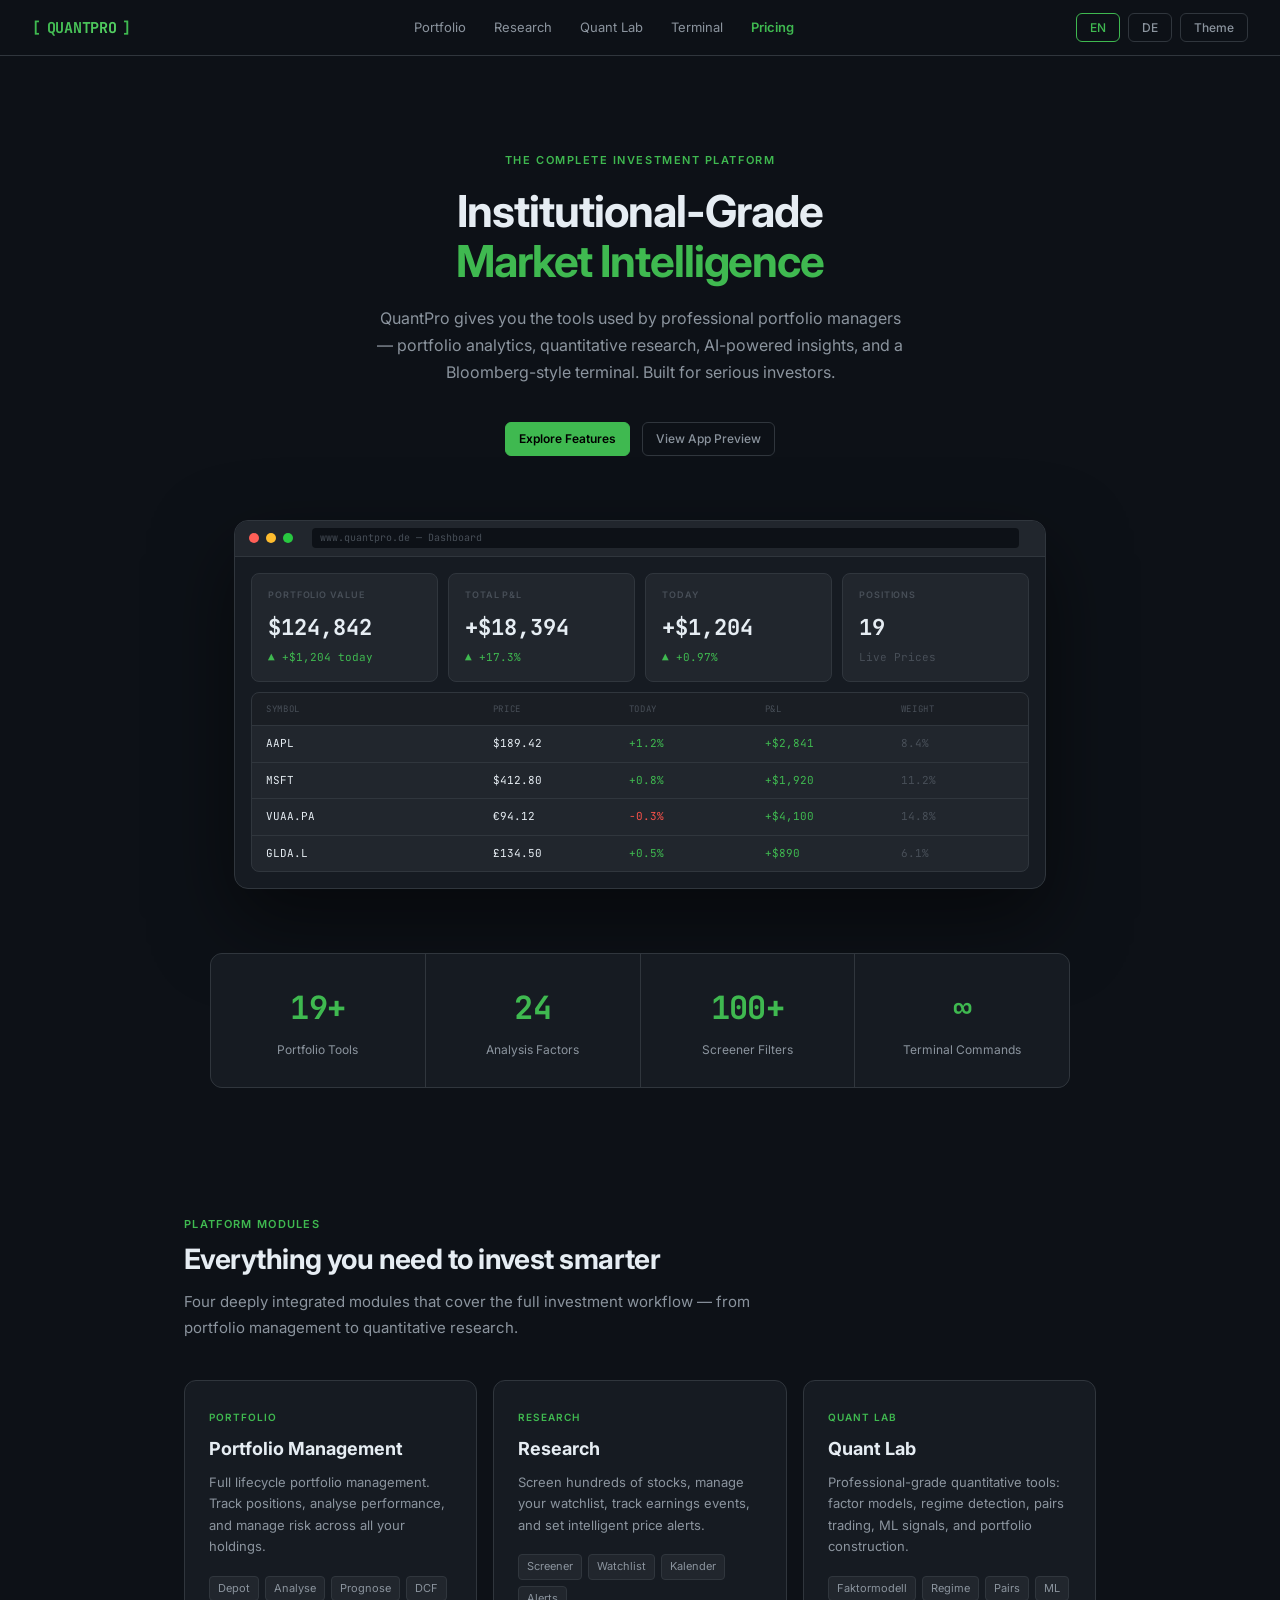
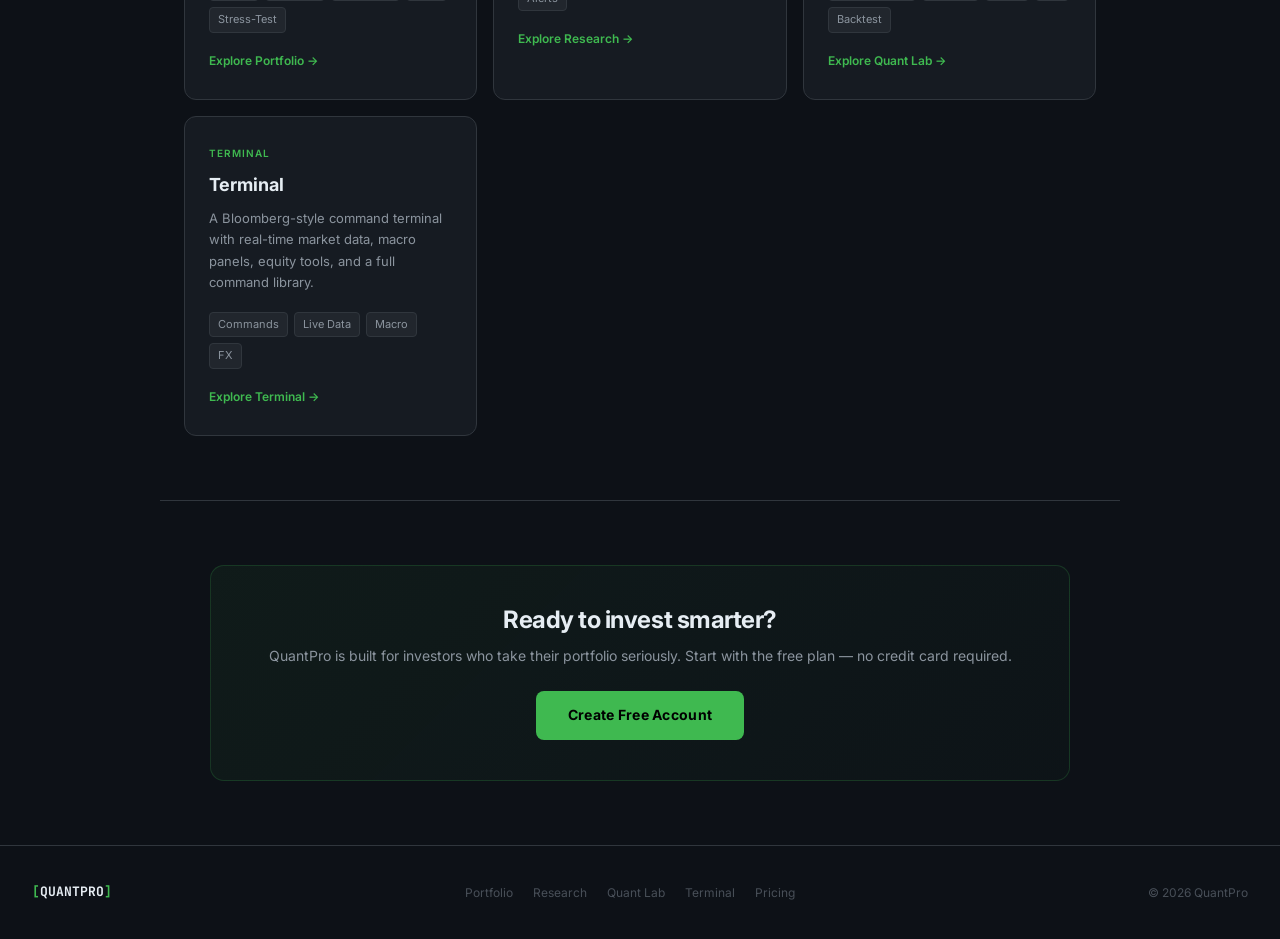
==== commit d02f3c26: "Update index.html — add Pricing nav link" ====
--- a/index.html
+++ b/index.html
@@ -36,6 +36,7 @@
     <a href="research.html">Research</a>
     <a href="quant-lab.html">Quant Lab</a>
     <a href="terminal.html">Terminal</a>
+    <a href="https://quantpro.store" target="_blank" style="color:var(--green);font-weight:600"><span class="en">Pricing</span><span class="de">Preise</span></a>
   </div>
   <div class="nav-actions">
     <button class="btn-sm lang-btn active" data-lang="en" onclick="setLang('en')">EN</button>
@@ -157,6 +158,8 @@
 </footer>
 
 <script>
+// Redirect quantpro.store visitors to the pricing page
+(function(){var h=window.location.hostname;if(h==='quantpro.store'||h==='www.quantpro.store'){window.location.replace('/pricing.html');return;}})();
 function setLang(l){document.body.classList.toggle('lang-de',l==='de');localStorage.setItem('qp-lang',l);document.querySelectorAll('.lang-btn').forEach(b=>b.classList.toggle('active',b.dataset.lang===l));}
 function toggleTheme(){const t=document.documentElement.getAttribute('data-theme')==='dark'?'light':'dark';document.documentElement.setAttribute('data-theme',t);localStorage.setItem('qp-theme',t);}
 (function(){const l=localStorage.getItem('qp-lang')||'en';if(l==='de'){document.body.classList.add('lang-de');document.querySelectorAll('.lang-btn').forEach(b=>b.classList.toggle('active',b.dataset.lang===l));}const t=localStorage.getItem('qp-theme')||'dark';document.documentElement.setAttribute('data-theme',t);})();
--- a/shared.css
+++ b/shared.css
@@ -0,0 +1,122 @@
+/* QuantPro.info — Shared Stylesheet */
+:root{--bg:#0D1117;--bg2:#161B22;--bg3:#21262D;--card:#161B22;--border:#30363D;--green:#3FB950;--green2:#56D364;--text:#E6EDF3;--text2:#8B949E;--dim:#484F58;--muted:#21262D;--shadow:rgba(0,0,0,.6);--glow:rgba(63,185,80,.08)}
+[data-theme="light"]{--bg:#FFFFFF;--bg2:#F6F8FA;--bg3:#F0F2F4;--card:#FFFFFF;--border:#D0D7DE;--text:#1F2328;--text2:#656D76;--dim:#6E7781;--muted:#F0F2F4;--shadow:rgba(0,0,0,.12);--glow:rgba(63,185,80,.06)}
+*{margin:0;padding:0;box-sizing:border-box}
+html{font-size:14px;scroll-behavior:smooth}
+body{background:var(--bg);color:var(--text);font-family:'Inter',sans-serif;min-height:100vh;line-height:1.6;transition:background .25s,color .25s}
+a{color:inherit;text-decoration:none}
+
+/* ── NAV ── */
+.nav{position:sticky;top:0;z-index:100;background:var(--bg);border-bottom:1px solid var(--border);display:flex;align-items:center;justify-content:space-between;padding:0 32px;height:56px;backdrop-filter:blur(12px)}
+.nav-logo{display:flex;align-items:center;gap:6px;font-family:'JetBrains Mono',monospace;font-weight:700;font-size:15px;letter-spacing:-.02em}
+.nav-logo .bracket{color:var(--green)}
+.nav-logo .logo-text{background:linear-gradient(135deg,var(--green),#56D364);-webkit-background-clip:text;-webkit-text-fill-color:transparent;background-clip:text}
+.nav-links{display:flex;align-items:center;gap:28px;font-size:13px;color:var(--text2)}
+.nav-links a{transition:color .15s}
+.nav-links a:hover{color:var(--text)}
+.nav-links a.active{color:var(--green)}
+.nav-actions{display:flex;align-items:center;gap:8px}
+.btn-sm{padding:6px 13px;border-radius:6px;font-size:12px;font-weight:500;cursor:pointer;transition:all .15s;font-family:'Inter',sans-serif;border:1px solid var(--border);background:none;color:var(--text2)}
+.btn-sm:hover{border-color:var(--green);color:var(--green)}
+.btn-primary{background:var(--green);color:#000 !important;border-color:var(--green);font-weight:600}
+.btn-primary:hover{background:var(--green2);border-color:var(--green2);transform:translateY(-1px)}
+.lang-btn.active{border-color:var(--green);color:var(--green)}
+
+/* ── HERO ── */
+.hero{text-align:center;padding:80px 24px 56px}
+.eyebrow{font-size:11px;font-weight:600;letter-spacing:.14em;color:var(--green);text-transform:uppercase;margin-bottom:16px}
+.hero h1{font-size:44px;font-weight:700;letter-spacing:-.025em;margin-bottom:18px;line-height:1.15}
+.hero h1 em{color:var(--green);font-style:normal}
+.hero p{font-size:16px;color:var(--text2);max-width:540px;margin:0 auto 0;line-height:1.7}
+
+/* ── BREADCRUMB ── */
+.breadcrumb{max-width:960px;margin:0 auto;padding:24px 24px 0;display:flex;align-items:center;gap:8px;font-size:12px;color:var(--dim)}
+.breadcrumb a{color:var(--text2);transition:color .15s}
+.breadcrumb a:hover{color:var(--green)}
+
+/* ── SECTION ── */
+.section{max-width:960px;margin:0 auto;padding:64px 24px}
+.section-eyebrow{font-size:11px;font-weight:600;letter-spacing:.12em;text-transform:uppercase;color:var(--green);margin-bottom:10px}
+.section h2{font-size:28px;font-weight:700;letter-spacing:-.02em;margin-bottom:12px;line-height:1.2}
+.section-sub{font-size:15px;color:var(--text2);margin-bottom:40px;max-width:580px;line-height:1.7}
+.sep{height:1px;background:var(--border);max-width:960px;margin:0 auto}
+
+/* ── FEATURE CARDS (index) ── */
+.feat-grid{display:grid;grid-template-columns:repeat(auto-fill,minmax(220px,1fr));gap:16px}
+.feat-card{background:var(--card);border:1px solid var(--border);border-radius:12px;padding:28px 24px;transition:border-color .2s,box-shadow .2s;display:block}
+.feat-card:hover{border-color:var(--green);box-shadow:0 0 0 1px rgba(63,185,80,.12),0 8px 32px var(--glow);transform:translateY(-2px)}
+.feat-card-eyebrow{font-size:10px;font-weight:600;letter-spacing:.1em;text-transform:uppercase;color:var(--green);margin-bottom:10px}
+.feat-card h3{font-size:18px;font-weight:700;margin-bottom:8px}
+.feat-card p{font-size:13px;color:var(--text2);line-height:1.6;margin-bottom:16px}
+.feat-card .learn-more{font-size:12px;color:var(--green);font-weight:600;display:flex;align-items:center;gap:4px}
+
+/* ── DETAIL BLOCKS (feature pages) ── */
+.detail-list{display:flex;flex-direction:column;gap:0}
+.detail-block{border-left:2px solid var(--border);padding:0 0 48px 32px;position:relative;transition:border-color .2s}
+.detail-block:last-child{padding-bottom:0;border-color:transparent}
+.detail-block:hover{border-color:var(--green)}
+.detail-block::before{content:'';position:absolute;left:-5px;top:6px;width:8px;height:8px;border-radius:50%;background:var(--border);border:2px solid var(--bg);transition:background .2s}
+.detail-block:hover::before{background:var(--green)}
+.detail-block .db-tag{font-size:10px;font-weight:600;padding:2px 8px;border-radius:4px;background:rgba(63,185,80,.1);color:var(--green);display:inline-block;margin-bottom:10px;font-family:'JetBrains Mono',monospace;letter-spacing:.04em}
+.detail-block h3{font-size:20px;font-weight:700;margin-bottom:6px}
+.detail-block .db-sub{font-size:12px;color:var(--dim);font-family:'JetBrains Mono',monospace;letter-spacing:.04em;margin-bottom:14px}
+.detail-block p{font-size:14px;color:var(--text2);line-height:1.75;margin-bottom:16px}
+.detail-block ul{list-style:none;padding:0;display:grid;grid-template-columns:1fr 1fr;gap:6px 24px}
+.detail-block ul li{font-size:13px;color:var(--text2);padding:4px 0;display:flex;align-items:flex-start;gap:8px}
+.detail-block ul li::before{content:'→';color:var(--green);flex-shrink:0;font-size:11px;margin-top:2px}
+@media(max-width:600px){.detail-block ul{grid-template-columns:1fr}}
+
+/* ── APP MOCKUP ── */
+.mockup-wrap{max-width:860px;margin:0 auto;padding:0 24px 64px}
+.mockup{background:var(--bg2);border:1px solid var(--border);border-radius:14px;overflow:hidden;box-shadow:0 32px 80px rgba(0,0,0,.5)}
+.mockup-bar{background:var(--bg3);border-bottom:1px solid var(--border);height:36px;display:flex;align-items:center;padding:0 14px;gap:7px}
+.mockup-dot{width:10px;height:10px;border-radius:50%}
+.mockup-dot.r{background:#FF5F57}.mockup-dot.y{background:#FEBC2E}.mockup-dot.g{background:#28C840}
+.mockup-url{flex:1;background:var(--bg);border-radius:4px;height:20px;margin:0 12px;display:flex;align-items:center;padding:0 8px;font-size:10px;color:var(--dim);font-family:'JetBrains Mono',monospace}
+.mockup-body{padding:16px;display:grid;grid-template-columns:repeat(4,1fr);gap:10px}
+.mock-stat{background:var(--bg3);border-radius:8px;padding:14px 16px;border:1px solid var(--border)}
+.mock-stat-label{font-size:9px;text-transform:uppercase;letter-spacing:.1em;color:var(--dim);margin-bottom:8px;font-weight:600}
+.mock-stat-value{font-size:22px;font-weight:700;font-family:'JetBrains Mono',monospace}
+.mock-stat-change{font-size:11px;margin-top:4px;font-family:'JetBrains Mono',monospace}
+.mock-stat-change.up{color:var(--green)}.mock-stat-change.dn{color:#F85149}
+.mock-table{grid-column:1/-1;background:var(--bg3);border-radius:8px;border:1px solid var(--border);overflow:hidden}
+.mock-row{display:grid;grid-template-columns:2fr 1.2fr 1.2fr 1.2fr 1fr;padding:9px 14px;border-bottom:1px solid var(--border);font-size:11px;font-family:'JetBrains Mono',monospace;align-items:center}
+.mock-row:last-child{border-bottom:none}
+.mock-row.hdr{color:var(--dim);font-size:9px;text-transform:uppercase;letter-spacing:.07em;background:rgba(0,0,0,.2)}
+.col-g{color:var(--green)}.col-r{color:#F85149}.col-d{color:var(--dim)}
+
+/* ── CTA BANNER ── */
+.cta-banner{background:linear-gradient(135deg,rgba(63,185,80,.06) 0%,rgba(63,185,80,.02) 100%);border:1px solid rgba(63,185,80,.2);border-radius:14px;padding:40px 40px;text-align:center;max-width:860px;margin:0 auto}
+.cta-banner h2{font-size:24px;font-weight:700;margin-bottom:10px}
+.cta-banner p{font-size:14px;color:var(--text2);margin-bottom:24px}
+.cta-banner .btn-cta{display:inline-block;background:var(--green);color:#000;font-weight:700;font-size:14px;padding:13px 32px;border-radius:8px;transition:all .2s;letter-spacing:.02em}
+.cta-banner .btn-cta:hover{background:var(--green2);transform:translateY(-1px);box-shadow:0 6px 24px rgba(63,185,80,.3)}
+
+/* ── FOOTER ── */
+.footer{border-top:1px solid var(--border);padding:36px 32px;display:flex;align-items:center;justify-content:space-between;flex-wrap:wrap;gap:16px}
+.footer-logo{font-family:'JetBrains Mono',monospace;font-weight:700;font-size:13px}
+.footer-logo .bracket{color:var(--green)}
+.footer-links{display:flex;gap:20px;font-size:12px;color:var(--dim)}
+.footer-links a:hover{color:var(--text);transition:color .15s}
+.footer-copy{font-size:12px;color:var(--dim)}
+
+/* ── LANGUAGE ── */
+.de{display:none}
+body.lang-de .de{display:inline}
+body.lang-de .en{display:none}
+.de-block{display:none}
+body.lang-de .de-block{display:block}
+body.lang-de .en-block{display:none}
+
+/* ── RESPONSIVE ── */
+@media(max-width:768px){
+  .nav-links{display:none}
+  .hero h1{font-size:30px}
+  .mockup-body{grid-template-columns:1fr 1fr}
+  .footer{flex-direction:column;text-align:center}
+}
+@media(max-width:480px){
+  .nav{padding:0 16px}
+  .hero{padding:48px 16px 32px}
+  .section{padding:48px 16px}
+}
